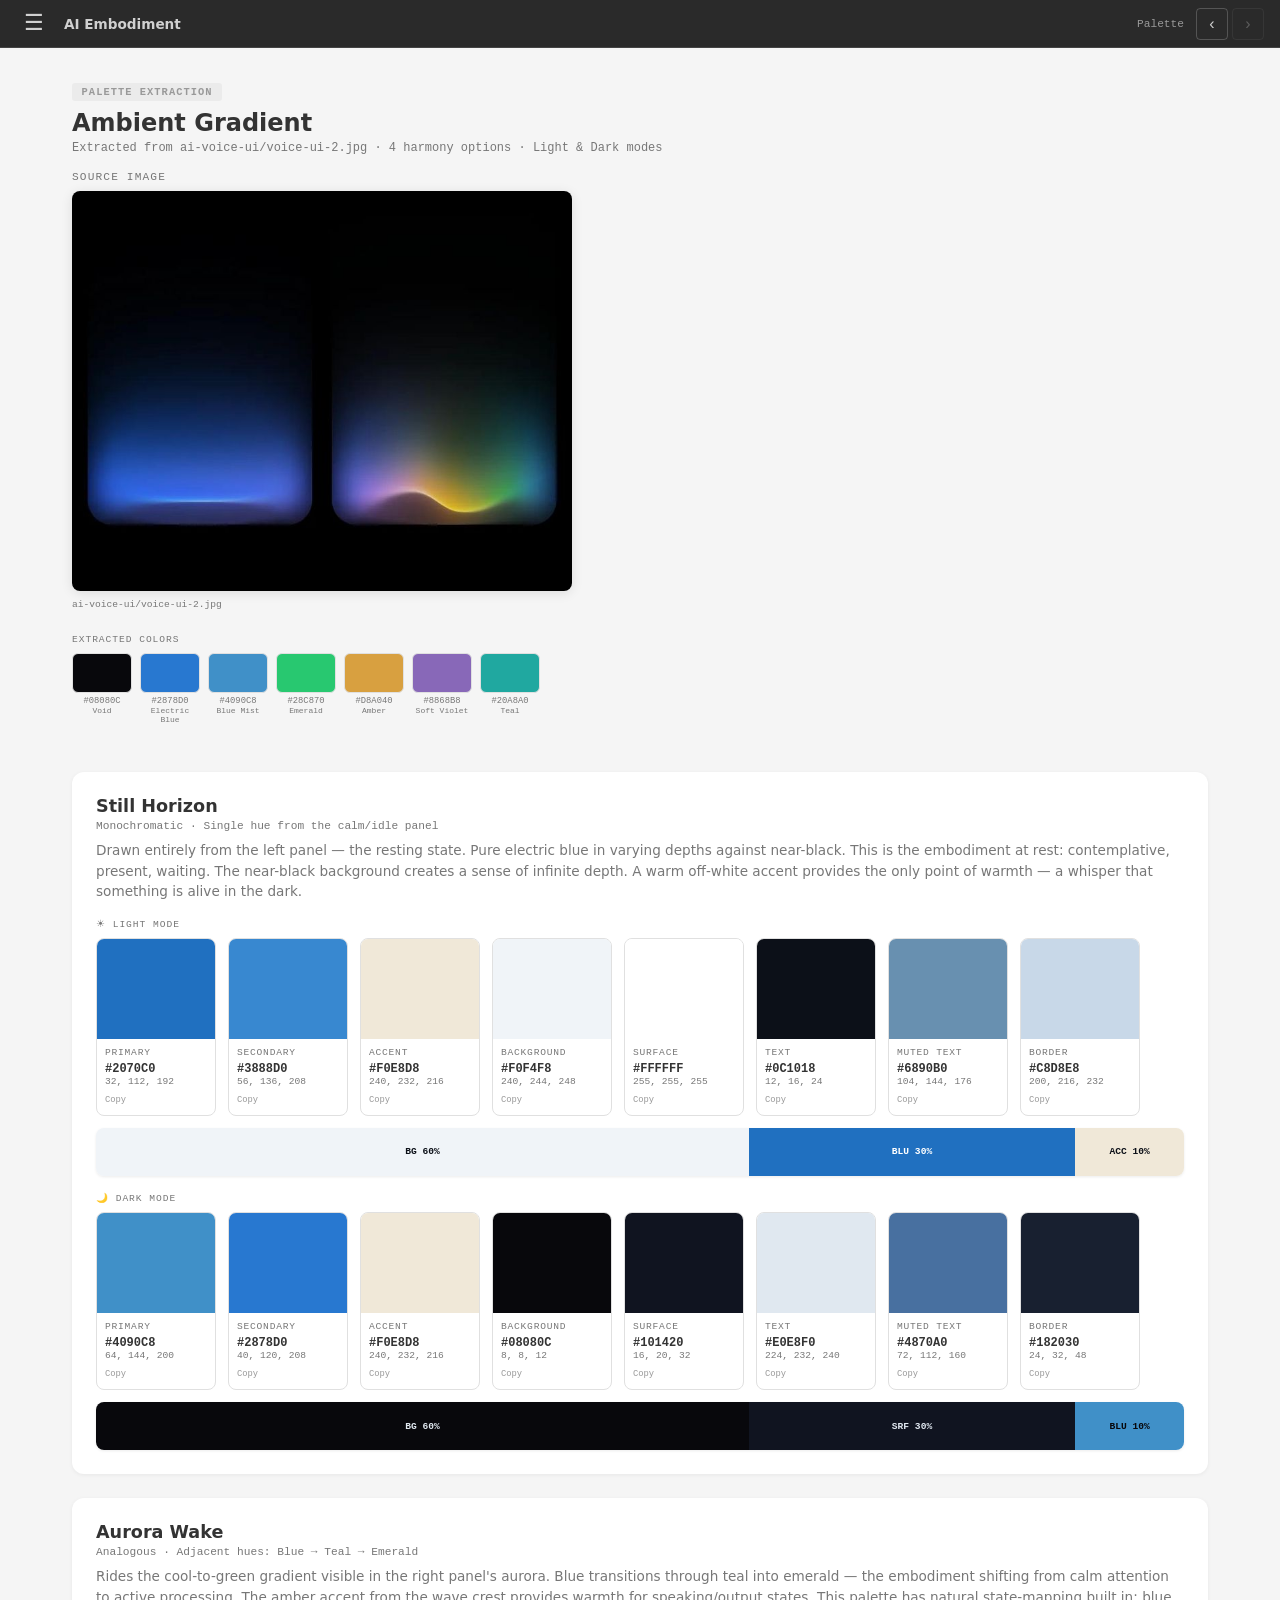
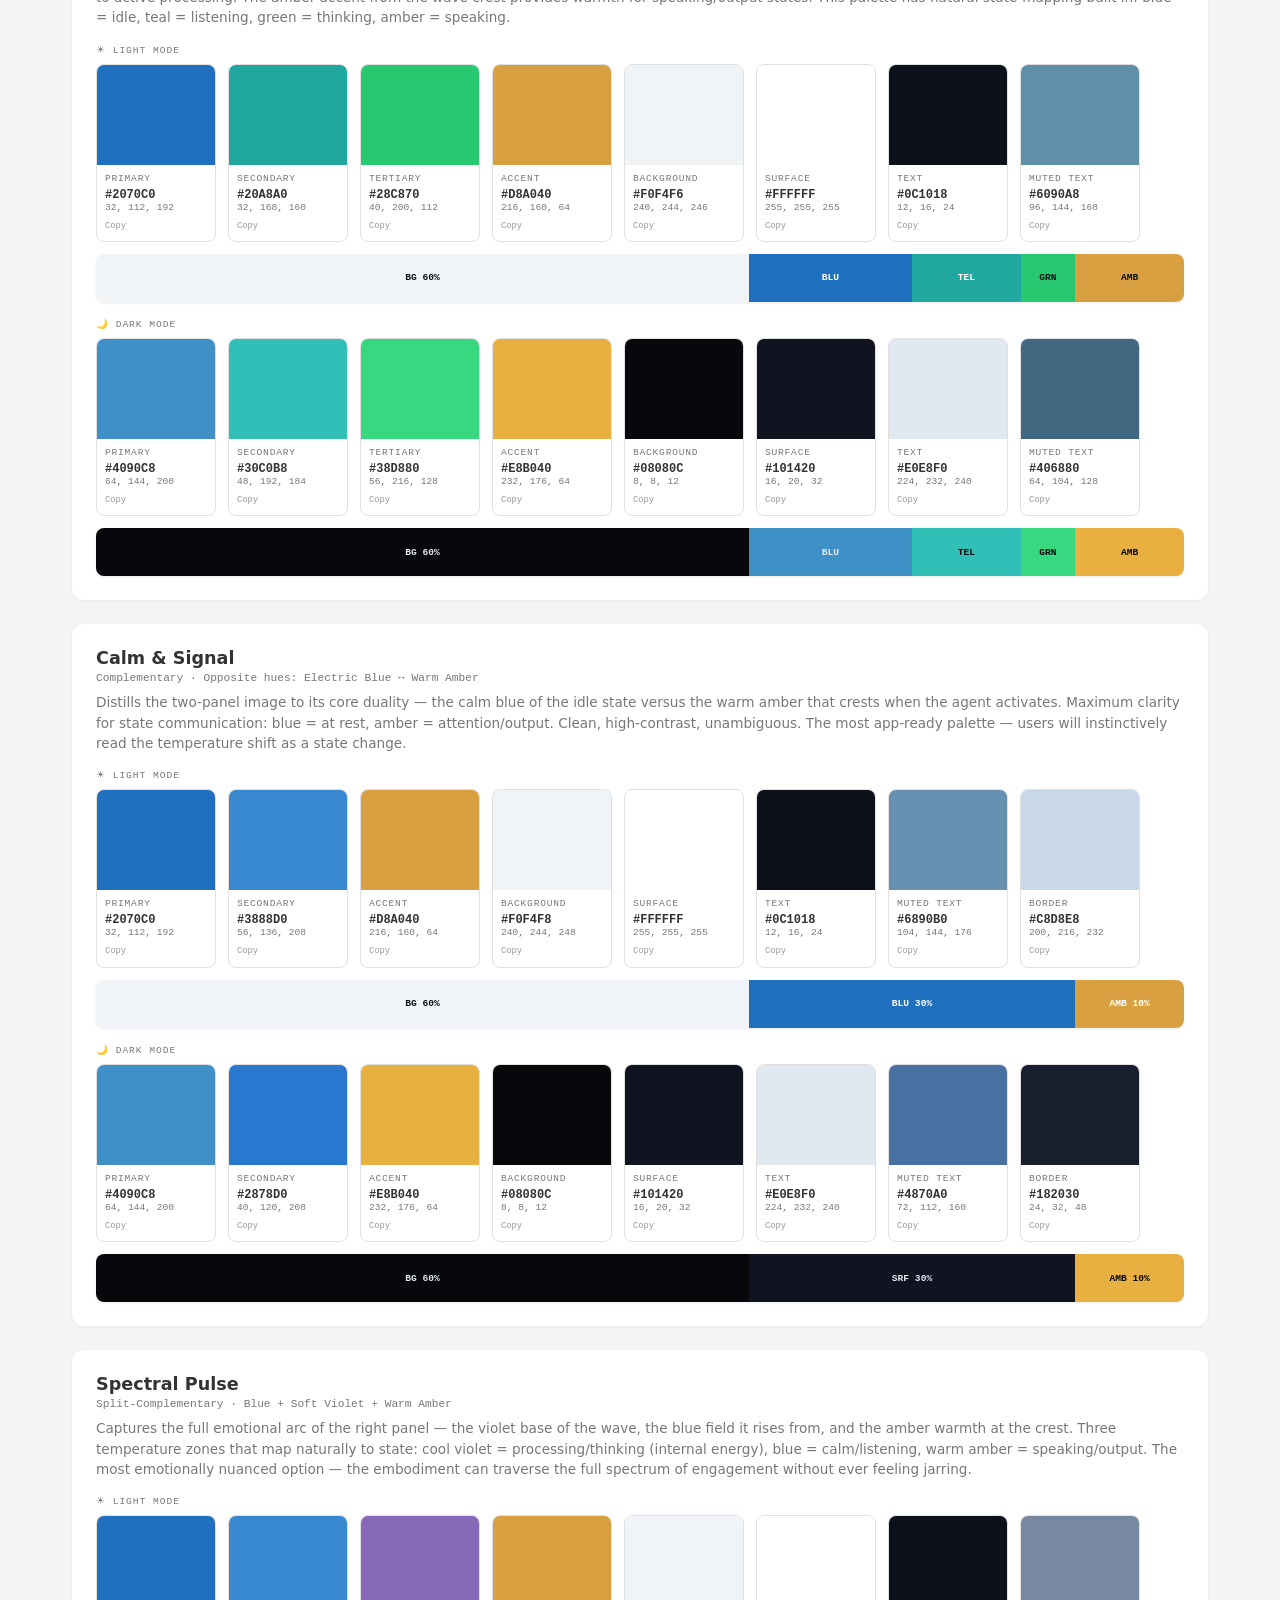
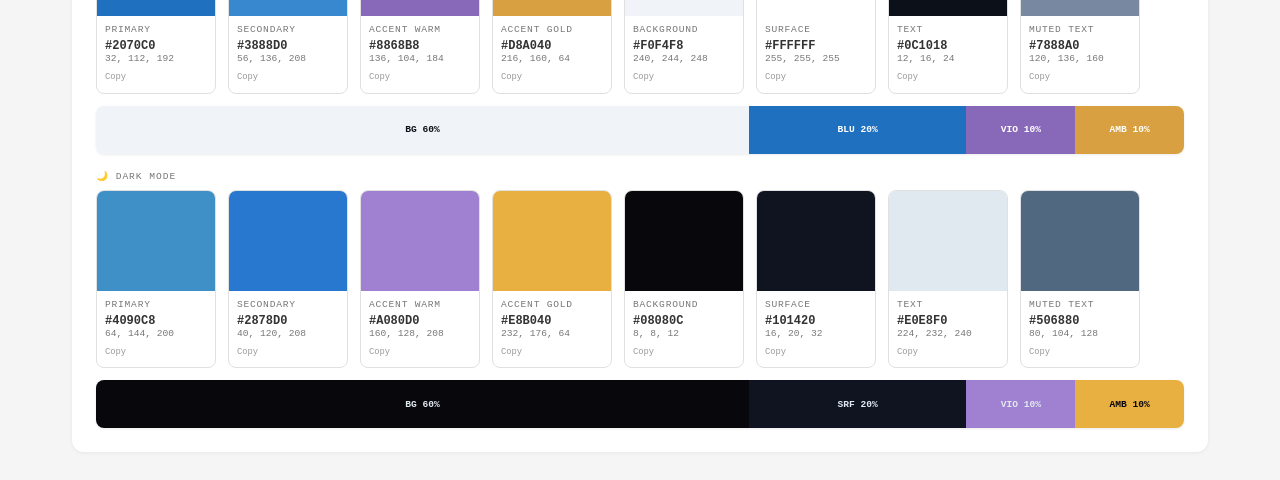
==== .github/palettes/extracted/ambient-gradient/index.html @ 0a4db02e "Initial commit of the test project Co-authored-by: Copilot <copilot@github.com>" ====
<!DOCTYPE html>
<html lang="en">
<head>
    <meta charset="UTF-8">
    <meta name="viewport" content="width=device-width, initial-scale=1.0">
    <title>PALETTE — Ambient Gradient</title>
    <style>
        *, *::before, *::after { box-sizing: border-box; margin: 0; padding: 0; }
        :root {
            --nav-bg: #2a2a2a; --nav-text: #d0d0d0; --nav-accent: #999999;
            --bg: #f5f5f5; --surface: #ffffff; --text: #333333; --text-muted: #777777; --border: #e0e0e0;
            --font: system-ui, -apple-system, 'Segoe UI', sans-serif;
            --mono: 'Cascadia Code', 'Fira Code', Consolas, monospace;
        }
        body { font-family: var(--font); background: var(--bg); color: var(--text); min-height: 100vh; }
        .site-nav { background: var(--nav-bg); color: var(--nav-text); display: flex; align-items: center; padding: 0 1rem; height: 48px; position: sticky; top: 0; z-index: 200; border-bottom: 1px solid #444; }
        .site-nav__hamburger { background: none; border: none; color: var(--nav-text); font-size: 1.4rem; cursor: pointer; padding: 0.25rem 0.5rem; border-radius: 4px; line-height: 1; }
        .site-nav__hamburger:hover { background: rgba(255,255,255,0.1); }
        .site-nav__title { font-size: 0.85rem; font-weight: 600; margin-left: 0.75rem; }
        .site-nav__page { margin-left: auto; font-family: var(--mono); font-size: 0.7rem; color: var(--nav-accent); }
        .site-nav__arrows { display: flex; gap: 0.25rem; margin-left: 0.75rem; }
        .site-nav__arrow { background: none; border: 1px solid rgba(255,255,255,0.2); color: var(--nav-text); width: 32px; height: 32px; border-radius: 4px; cursor: pointer; font-size: 1rem; display: flex; align-items: center; justify-content: center; }
        .site-nav__arrow:hover { background: rgba(255,255,255,0.1); border-color: var(--nav-accent); }
        .site-nav__arrow:disabled { opacity: 0.3; cursor: default; }
        .nav-drawer { display: none; position: fixed; top: 48px; left: 0; bottom: 0; width: 280px; background: var(--nav-bg); z-index: 190; overflow-y: auto; border-right: 1px solid rgba(255,255,255,0.1); padding: 1rem 0; }
        .nav-drawer.open { display: block; }
        .nav-drawer__overlay { display: none; position: fixed; inset: 0; top: 48px; background: rgba(0,0,0,0.4); z-index: 185; }
        .nav-drawer__overlay.open { display: block; }
        .nav-drawer__section { font-family: var(--mono); font-size: 0.6rem; text-transform: uppercase; letter-spacing: 0.12em; color: rgba(255,255,255,0.4); padding: 0.75rem 1.25rem 0.25rem; }
        .nav-drawer__link { display: block; padding: 0.5rem 1.25rem; color: var(--nav-text); text-decoration: none; font-size: 0.8rem; }
        .nav-drawer__link:hover { background: rgba(255,255,255,0.08); }
        .nav-drawer__link.active { color: var(--nav-accent); background: rgba(255,255,255,0.05); }
        .page-header { max-width: 1200px; margin: 0 auto; padding: 2rem 2rem 1rem; }
        .page-header__badge { font-family: var(--mono); font-size: 0.65rem; font-weight: 700; letter-spacing: 0.1em; text-transform: uppercase; color: var(--nav-accent); background: rgba(150,150,150,0.1); padding: 0.2rem 0.6rem; border-radius: 3px; display: inline-block; margin-bottom: 0.5rem; }
        .page-header__title { font-size: 1.5rem; font-weight: 700; }
        .page-header__meta { font-family: var(--mono); font-size: 0.75rem; color: var(--text-muted); margin-top: 0.25rem; }
        .extraction-group { max-width: 1200px; margin: 0 auto 3rem; padding: 0 2rem; }
        .extraction-group__source { margin-bottom: 1.5rem; }
        .extraction-group__label { font-family: var(--mono); font-size: 0.7rem; text-transform: uppercase; letter-spacing: 0.1em; color: var(--text-muted); margin-bottom: 0.5rem; }
        .extraction-group__img { max-width: 100%; max-height: 400px; border-radius: 8px; box-shadow: 0 2px 12px rgba(0,0,0,0.1); object-fit: contain; }
        .extraction-group__ref { font-family: var(--mono); font-size: 0.6rem; color: var(--text-muted); margin-top: 0.25rem; }
        .extraction-group__colors { margin-top: 1rem; }
        .extraction-group__colors-label { font-family: var(--mono); font-size: 0.6rem; text-transform: uppercase; letter-spacing: 0.1em; color: var(--text-muted); margin-bottom: 0.5rem; }
        .extracted-colors { display: flex; gap: 0.5rem; flex-wrap: wrap; }
        .extracted-color { width: 60px; text-align: center; }
        .extracted-color__fill { width: 60px; height: 40px; border-radius: 6px; border: 1px solid var(--border); }
        .extracted-color__hex { font-family: var(--mono); font-size: 0.55rem; color: var(--text-muted); margin-top: 0.2rem; }
        .extracted-color__name { font-family: var(--mono); font-size: 0.5rem; color: var(--text-muted); }
        .palette-option { background: var(--surface); border-radius: 12px; padding: 1.5rem; margin-bottom: 1.5rem; box-shadow: 0 1px 4px rgba(0,0,0,0.06); }
        .palette-option__name { font-size: 1.1rem; font-weight: 600; margin-bottom: 0.25rem; }
        .palette-option__harmony { font-family: var(--mono); font-size: 0.7rem; color: var(--text-muted); margin-bottom: 0.5rem; }
        .palette-option__description { font-size: 0.85rem; color: var(--text-muted); margin-bottom: 1rem; line-height: 1.5; }
        .palette-option__mode-label { font-family: var(--mono); font-size: 0.6rem; text-transform: uppercase; letter-spacing: 0.1em; color: var(--text-muted); margin: 1rem 0 0.5rem; }
        .palette-option__chips { display: flex; gap: 0.75rem; flex-wrap: wrap; }
        .color-chip { width: 120px; border-radius: 8px; overflow: hidden; border: 1px solid var(--border); background: var(--surface); }
        .color-chip__fill { width: 100%; height: 100px; }
        .color-chip__info { padding: 0.5rem; }
        .color-chip__role { font-family: var(--mono); font-size: 0.6rem; text-transform: uppercase; letter-spacing: 0.08em; color: var(--text-muted); margin-bottom: 0.25rem; }
        .color-chip__hex { font-family: var(--mono); font-size: 0.75rem; font-weight: 600; }
        .color-chip__rgb { font-family: var(--mono); font-size: 0.6rem; color: var(--text-muted); }
        .color-chip__copy { font-family: var(--mono); font-size: 0.55rem; color: var(--nav-accent); cursor: pointer; background: none; border: none; padding: 0.15rem 0; margin-top: 0.15rem; }
        .color-chip__copy:hover { text-decoration: underline; }
        .preview-bar { display: flex; border-radius: 8px; overflow: hidden; height: 48px; margin-top: 0.75rem; box-shadow: 0 1px 3px rgba(0,0,0,0.08); }
        .preview-bar__segment { flex: 1; display: flex; align-items: center; justify-content: center; font-family: var(--mono); font-size: 0.6rem; font-weight: 600; }
    </style>
</head>
<body>
    <nav class="site-nav">
        <button class="site-nav__hamburger" id="navToggle" aria-label="Menu">☰</button>
        <span class="site-nav__title" id="projectTitle">AI Embodiment</span>
        <span class="site-nav__page">Palette</span>
        <div class="site-nav__arrows">
            <button class="site-nav__arrow" id="navPrev" aria-label="Previous page">‹</button>
            <button class="site-nav__arrow" id="navNext" aria-label="Next page">›</button>
        </div>
    </nav>
    <div class="nav-drawer__overlay" id="navOverlay"></div>
    <aside class="nav-drawer" id="navDrawer" role="navigation"></aside>

    <header class="page-header">
        <span class="page-header__badge">Palette Extraction</span>
        <h1 class="page-header__title">Ambient Gradient</h1>
        <p class="page-header__meta">Extracted from ai-voice-ui/voice-ui-2.jpg · 4 harmony options · Light & Dark modes</p>
    </header>

    <main id="extractionsContainer">
        <section class="extraction-group">
            <div class="extraction-group__source">
                <div class="extraction-group__label">Source Image</div>
                <img class="extraction-group__img" src="source-1.jpg" alt="Ambient gradient UI — calm blue and active aurora states">
                <div class="extraction-group__ref">ai-voice-ui/voice-ui-2.jpg</div>
            </div>
            <div class="extraction-group__colors">
                <div class="extraction-group__colors-label">Extracted Colors</div>
                <div class="extracted-colors">
                    <div class="extracted-color"><div class="extracted-color__fill" style="background:#08080C;"></div><div class="extracted-color__hex">#08080C</div><div class="extracted-color__name">Void</div></div>
                    <div class="extracted-color"><div class="extracted-color__fill" style="background:#2878D0;"></div><div class="extracted-color__hex">#2878D0</div><div class="extracted-color__name">Electric Blue</div></div>
                    <div class="extracted-color"><div class="extracted-color__fill" style="background:#4090C8;"></div><div class="extracted-color__hex">#4090C8</div><div class="extracted-color__name">Blue Mist</div></div>
                    <div class="extracted-color"><div class="extracted-color__fill" style="background:#28C870;"></div><div class="extracted-color__hex">#28C870</div><div class="extracted-color__name">Emerald</div></div>
                    <div class="extracted-color"><div class="extracted-color__fill" style="background:#D8A040;"></div><div class="extracted-color__hex">#D8A040</div><div class="extracted-color__name">Amber</div></div>
                    <div class="extracted-color"><div class="extracted-color__fill" style="background:#8868B8;"></div><div class="extracted-color__hex">#8868B8</div><div class="extracted-color__name">Soft Violet</div></div>
                    <div class="extracted-color"><div class="extracted-color__fill" style="background:#20A8A0;"></div><div class="extracted-color__hex">#20A8A0</div><div class="extracted-color__name">Teal</div></div>
                </div>
            </div>
        </section>

        <div class="palettes" style="max-width:1200px;margin:0 auto;padding:0 2rem 1rem;">

            <!-- PALETTE 1: Monochromatic Blue -->
            <div class="palette-option">
                <div class="palette-option__name">Still Horizon</div>
                <div class="palette-option__harmony">Monochromatic · Single hue from the calm/idle panel</div>
                <div class="palette-option__description">Drawn entirely from the left panel — the resting state. Pure electric blue in varying depths against near-black. This is the embodiment at rest: contemplative, present, waiting. The near-black background creates a sense of infinite depth. A warm off-white accent provides the only point of warmth — a whisper that something is alive in the dark.</div>

                <div class="palette-option__mode-label">☀ Light Mode</div>
                <div class="palette-option__chips">
                    <div class="color-chip"><div class="color-chip__fill" style="background:#2070C0;"></div><div class="color-chip__info"><div class="color-chip__role">Primary</div><div class="color-chip__hex">#2070C0</div><div class="color-chip__rgb">32, 112, 192</div><button class="color-chip__copy" data-hex="#2070C0">Copy</button></div></div>
                    <div class="color-chip"><div class="color-chip__fill" style="background:#3888D0;"></div><div class="color-chip__info"><div class="color-chip__role">Secondary</div><div class="color-chip__hex">#3888D0</div><div class="color-chip__rgb">56, 136, 208</div><button class="color-chip__copy" data-hex="#3888D0">Copy</button></div></div>
                    <div class="color-chip"><div class="color-chip__fill" style="background:#F0E8D8;"></div><div class="color-chip__info"><div class="color-chip__role">Accent</div><div class="color-chip__hex">#F0E8D8</div><div class="color-chip__rgb">240, 232, 216</div><button class="color-chip__copy" data-hex="#F0E8D8">Copy</button></div></div>
                    <div class="color-chip"><div class="color-chip__fill" style="background:#F0F4F8;"></div><div class="color-chip__info"><div class="color-chip__role">Background</div><div class="color-chip__hex">#F0F4F8</div><div class="color-chip__rgb">240, 244, 248</div><button class="color-chip__copy" data-hex="#F0F4F8">Copy</button></div></div>
                    <div class="color-chip"><div class="color-chip__fill" style="background:#FFFFFF;"></div><div class="color-chip__info"><div class="color-chip__role">Surface</div><div class="color-chip__hex">#FFFFFF</div><div class="color-chip__rgb">255, 255, 255</div><button class="color-chip__copy" data-hex="#FFFFFF">Copy</button></div></div>
                    <div class="color-chip"><div class="color-chip__fill" style="background:#0C1018;"></div><div class="color-chip__info"><div class="color-chip__role">Text</div><div class="color-chip__hex">#0C1018</div><div class="color-chip__rgb">12, 16, 24</div><button class="color-chip__copy" data-hex="#0C1018">Copy</button></div></div>
                    <div class="color-chip"><div class="color-chip__fill" style="background:#6890B0;"></div><div class="color-chip__info"><div class="color-chip__role">Muted Text</div><div class="color-chip__hex">#6890B0</div><div class="color-chip__rgb">104, 144, 176</div><button class="color-chip__copy" data-hex="#6890B0">Copy</button></div></div>
                    <div class="color-chip"><div class="color-chip__fill" style="background:#C8D8E8;"></div><div class="color-chip__info"><div class="color-chip__role">Border</div><div class="color-chip__hex">#C8D8E8</div><div class="color-chip__rgb">200, 216, 232</div><button class="color-chip__copy" data-hex="#C8D8E8">Copy</button></div></div>
                </div>
                <div class="preview-bar">
                    <div class="preview-bar__segment" style="background:#F0F4F8;flex:6;color:#0C1018;">BG 60%</div>
                    <div class="preview-bar__segment" style="background:#2070C0;flex:3;color:#FFFFFF;">BLU 30%</div>
                    <div class="preview-bar__segment" style="background:#F0E8D8;flex:1;color:#0C1018;">ACC 10%</div>
                </div>

                <div class="palette-option__mode-label">🌙 Dark Mode</div>
                <div class="palette-option__chips">
                    <div class="color-chip"><div class="color-chip__fill" style="background:#4090C8;"></div><div class="color-chip__info"><div class="color-chip__role">Primary</div><div class="color-chip__hex">#4090C8</div><div class="color-chip__rgb">64, 144, 200</div><button class="color-chip__copy" data-hex="#4090C8">Copy</button></div></div>
                    <div class="color-chip"><div class="color-chip__fill" style="background:#2878D0;"></div><div class="color-chip__info"><div class="color-chip__role">Secondary</div><div class="color-chip__hex">#2878D0</div><div class="color-chip__rgb">40, 120, 208</div><button class="color-chip__copy" data-hex="#2878D0">Copy</button></div></div>
                    <div class="color-chip"><div class="color-chip__fill" style="background:#F0E8D8;"></div><div class="color-chip__info"><div class="color-chip__role">Accent</div><div class="color-chip__hex">#F0E8D8</div><div class="color-chip__rgb">240, 232, 216</div><button class="color-chip__copy" data-hex="#F0E8D8">Copy</button></div></div>
                    <div class="color-chip"><div class="color-chip__fill" style="background:#08080C;"></div><div class="color-chip__info"><div class="color-chip__role">Background</div><div class="color-chip__hex">#08080C</div><div class="color-chip__rgb">8, 8, 12</div><button class="color-chip__copy" data-hex="#08080C">Copy</button></div></div>
                    <div class="color-chip"><div class="color-chip__fill" style="background:#101420;"></div><div class="color-chip__info"><div class="color-chip__role">Surface</div><div class="color-chip__hex">#101420</div><div class="color-chip__rgb">16, 20, 32</div><button class="color-chip__copy" data-hex="#101420">Copy</button></div></div>
                    <div class="color-chip"><div class="color-chip__fill" style="background:#E0E8F0;"></div><div class="color-chip__info"><div class="color-chip__role">Text</div><div class="color-chip__hex">#E0E8F0</div><div class="color-chip__rgb">224, 232, 240</div><button class="color-chip__copy" data-hex="#E0E8F0">Copy</button></div></div>
                    <div class="color-chip"><div class="color-chip__fill" style="background:#4870A0;"></div><div class="color-chip__info"><div class="color-chip__role">Muted Text</div><div class="color-chip__hex">#4870A0</div><div class="color-chip__rgb">72, 112, 160</div><button class="color-chip__copy" data-hex="#4870A0">Copy</button></div></div>
                    <div class="color-chip"><div class="color-chip__fill" style="background:#182030;"></div><div class="color-chip__info"><div class="color-chip__role">Border</div><div class="color-chip__hex">#182030</div><div class="color-chip__rgb">24, 32, 48</div><button class="color-chip__copy" data-hex="#182030">Copy</button></div></div>
                </div>
                <div class="preview-bar">
                    <div class="preview-bar__segment" style="background:#08080C;flex:6;color:#E0E8F0;">BG 60%</div>
                    <div class="preview-bar__segment" style="background:#101420;flex:3;color:#E0E8F0;">SRF 30%</div>
                    <div class="preview-bar__segment" style="background:#4090C8;flex:1;color:#08080C;">BLU 10%</div>
                </div>
            </div>

            <!-- PALETTE 2: Analogous (Blue → Teal → Green) -->
            <div class="palette-option">
                <div class="palette-option__name">Aurora Wake</div>
                <div class="palette-option__harmony">Analogous · Adjacent hues: Blue → Teal → Emerald</div>
                <div class="palette-option__description">Rides the cool-to-green gradient visible in the right panel's aurora. Blue transitions through teal into emerald — the embodiment shifting from calm attention to active processing. The amber accent from the wave crest provides warmth for speaking/output states. This palette has natural state-mapping built in: blue = idle, teal = listening, green = thinking, amber = speaking.</div>

                <div class="palette-option__mode-label">☀ Light Mode</div>
                <div class="palette-option__chips">
                    <div class="color-chip"><div class="color-chip__fill" style="background:#2070C0;"></div><div class="color-chip__info"><div class="color-chip__role">Primary</div><div class="color-chip__hex">#2070C0</div><div class="color-chip__rgb">32, 112, 192</div><button class="color-chip__copy" data-hex="#2070C0">Copy</button></div></div>
                    <div class="color-chip"><div class="color-chip__fill" style="background:#20A8A0;"></div><div class="color-chip__info"><div class="color-chip__role">Secondary</div><div class="color-chip__hex">#20A8A0</div><div class="color-chip__rgb">32, 168, 160</div><button class="color-chip__copy" data-hex="#20A8A0">Copy</button></div></div>
                    <div class="color-chip"><div class="color-chip__fill" style="background:#28C870;"></div><div class="color-chip__info"><div class="color-chip__role">Tertiary</div><div class="color-chip__hex">#28C870</div><div class="color-chip__rgb">40, 200, 112</div><button class="color-chip__copy" data-hex="#28C870">Copy</button></div></div>
                    <div class="color-chip"><div class="color-chip__fill" style="background:#D8A040;"></div><div class="color-chip__info"><div class="color-chip__role">Accent</div><div class="color-chip__hex">#D8A040</div><div class="color-chip__rgb">216, 160, 64</div><button class="color-chip__copy" data-hex="#D8A040">Copy</button></div></div>
                    <div class="color-chip"><div class="color-chip__fill" style="background:#F0F4F6;"></div><div class="color-chip__info"><div class="color-chip__role">Background</div><div class="color-chip__hex">#F0F4F6</div><div class="color-chip__rgb">240, 244, 246</div><button class="color-chip__copy" data-hex="#F0F4F6">Copy</button></div></div>
                    <div class="color-chip"><div class="color-chip__fill" style="background:#FFFFFF;"></div><div class="color-chip__info"><div class="color-chip__role">Surface</div><div class="color-chip__hex">#FFFFFF</div><div class="color-chip__rgb">255, 255, 255</div><button class="color-chip__copy" data-hex="#FFFFFF">Copy</button></div></div>
                    <div class="color-chip"><div class="color-chip__fill" style="background:#0C1018;"></div><div class="color-chip__info"><div class="color-chip__role">Text</div><div class="color-chip__hex">#0C1018</div><div class="color-chip__rgb">12, 16, 24</div><button class="color-chip__copy" data-hex="#0C1018">Copy</button></div></div>
                    <div class="color-chip"><div class="color-chip__fill" style="background:#6090A8;"></div><div class="color-chip__info"><div class="color-chip__role">Muted Text</div><div class="color-chip__hex">#6090A8</div><div class="color-chip__rgb">96, 144, 168</div><button class="color-chip__copy" data-hex="#6090A8">Copy</button></div></div>
                </div>
                <div class="preview-bar">
                    <div class="preview-bar__segment" style="background:#F0F4F6;flex:6;color:#0C1018;">BG 60%</div>
                    <div class="preview-bar__segment" style="background:#2070C0;flex:1.5;color:#FFFFFF;">BLU</div>
                    <div class="preview-bar__segment" style="background:#20A8A0;flex:1;color:#FFFFFF;">TEL</div>
                    <div class="preview-bar__segment" style="background:#28C870;flex:0.5;color:#0C1018;">GRN</div>
                    <div class="preview-bar__segment" style="background:#D8A040;flex:1;color:#0C1018;">AMB</div>
                </div>

                <div class="palette-option__mode-label">🌙 Dark Mode</div>
                <div class="palette-option__chips">
                    <div class="color-chip"><div class="color-chip__fill" style="background:#4090C8;"></div><div class="color-chip__info"><div class="color-chip__role">Primary</div><div class="color-chip__hex">#4090C8</div><div class="color-chip__rgb">64, 144, 200</div><button class="color-chip__copy" data-hex="#4090C8">Copy</button></div></div>
                    <div class="color-chip"><div class="color-chip__fill" style="background:#30C0B8;"></div><div class="color-chip__info"><div class="color-chip__role">Secondary</div><div class="color-chip__hex">#30C0B8</div><div class="color-chip__rgb">48, 192, 184</div><button class="color-chip__copy" data-hex="#30C0B8">Copy</button></div></div>
                    <div class="color-chip"><div class="color-chip__fill" style="background:#38D880;"></div><div class="color-chip__info"><div class="color-chip__role">Tertiary</div><div class="color-chip__hex">#38D880</div><div class="color-chip__rgb">56, 216, 128</div><button class="color-chip__copy" data-hex="#38D880">Copy</button></div></div>
                    <div class="color-chip"><div class="color-chip__fill" style="background:#E8B040;"></div><div class="color-chip__info"><div class="color-chip__role">Accent</div><div class="color-chip__hex">#E8B040</div><div class="color-chip__rgb">232, 176, 64</div><button class="color-chip__copy" data-hex="#E8B040">Copy</button></div></div>
                    <div class="color-chip"><div class="color-chip__fill" style="background:#08080C;"></div><div class="color-chip__info"><div class="color-chip__role">Background</div><div class="color-chip__hex">#08080C</div><div class="color-chip__rgb">8, 8, 12</div><button class="color-chip__copy" data-hex="#08080C">Copy</button></div></div>
                    <div class="color-chip"><div class="color-chip__fill" style="background:#101420;"></div><div class="color-chip__info"><div class="color-chip__role">Surface</div><div class="color-chip__hex">#101420</div><div class="color-chip__rgb">16, 20, 32</div><button class="color-chip__copy" data-hex="#101420">Copy</button></div></div>
                    <div class="color-chip"><div class="color-chip__fill" style="background:#E0E8F0;"></div><div class="color-chip__info"><div class="color-chip__role">Text</div><div class="color-chip__hex">#E0E8F0</div><div class="color-chip__rgb">224, 232, 240</div><button class="color-chip__copy" data-hex="#E0E8F0">Copy</button></div></div>
                    <div class="color-chip"><div class="color-chip__fill" style="background:#406880;"></div><div class="color-chip__info"><div class="color-chip__role">Muted Text</div><div class="color-chip__hex">#406880</div><div class="color-chip__rgb">64, 104, 128</div><button class="color-chip__copy" data-hex="#406880">Copy</button></div></div>
                </div>
                <div class="preview-bar">
                    <div class="preview-bar__segment" style="background:#08080C;flex:6;color:#E0E8F0;">BG 60%</div>
                    <div class="preview-bar__segment" style="background:#4090C8;flex:1.5;color:#E0E8F0;">BLU</div>
                    <div class="preview-bar__segment" style="background:#30C0B8;flex:1;color:#08080C;">TEL</div>
                    <div class="preview-bar__segment" style="background:#38D880;flex:0.5;color:#08080C;">GRN</div>
                    <div class="preview-bar__segment" style="background:#E8B040;flex:1;color:#08080C;">AMB</div>
                </div>
            </div>

            <!-- PALETTE 3: Complementary (Blue ↔ Amber) -->
            <div class="palette-option">
                <div class="palette-option__name">Calm & Signal</div>
                <div class="palette-option__harmony">Complementary · Opposite hues: Electric Blue ↔ Warm Amber</div>
                <div class="palette-option__description">Distills the two-panel image to its core duality — the calm blue of the idle state versus the warm amber that crests when the agent activates. Maximum clarity for state communication: blue = at rest, amber = attention/output. Clean, high-contrast, unambiguous. The most app-ready palette — users will instinctively read the temperature shift as a state change.</div>

                <div class="palette-option__mode-label">☀ Light Mode</div>
                <div class="palette-option__chips">
                    <div class="color-chip"><div class="color-chip__fill" style="background:#2070C0;"></div><div class="color-chip__info"><div class="color-chip__role">Primary</div><div class="color-chip__hex">#2070C0</div><div class="color-chip__rgb">32, 112, 192</div><button class="color-chip__copy" data-hex="#2070C0">Copy</button></div></div>
                    <div class="color-chip"><div class="color-chip__fill" style="background:#3888D0;"></div><div class="color-chip__info"><div class="color-chip__role">Secondary</div><div class="color-chip__hex">#3888D0</div><div class="color-chip__rgb">56, 136, 208</div><button class="color-chip__copy" data-hex="#3888D0">Copy</button></div></div>
                    <div class="color-chip"><div class="color-chip__fill" style="background:#D8A040;"></div><div class="color-chip__info"><div class="color-chip__role">Accent</div><div class="color-chip__hex">#D8A040</div><div class="color-chip__rgb">216, 160, 64</div><button class="color-chip__copy" data-hex="#D8A040">Copy</button></div></div>
                    <div class="color-chip"><div class="color-chip__fill" style="background:#F0F4F8;"></div><div class="color-chip__info"><div class="color-chip__role">Background</div><div class="color-chip__hex">#F0F4F8</div><div class="color-chip__rgb">240, 244, 248</div><button class="color-chip__copy" data-hex="#F0F4F8">Copy</button></div></div>
                    <div class="color-chip"><div class="color-chip__fill" style="background:#FFFFFF;"></div><div class="color-chip__info"><div class="color-chip__role">Surface</div><div class="color-chip__hex">#FFFFFF</div><div class="color-chip__rgb">255, 255, 255</div><button class="color-chip__copy" data-hex="#FFFFFF">Copy</button></div></div>
                    <div class="color-chip"><div class="color-chip__fill" style="background:#0C1018;"></div><div class="color-chip__info"><div class="color-chip__role">Text</div><div class="color-chip__hex">#0C1018</div><div class="color-chip__rgb">12, 16, 24</div><button class="color-chip__copy" data-hex="#0C1018">Copy</button></div></div>
                    <div class="color-chip"><div class="color-chip__fill" style="background:#6890B0;"></div><div class="color-chip__info"><div class="color-chip__role">Muted Text</div><div class="color-chip__hex">#6890B0</div><div class="color-chip__rgb">104, 144, 176</div><button class="color-chip__copy" data-hex="#6890B0">Copy</button></div></div>
                    <div class="color-chip"><div class="color-chip__fill" style="background:#C8D8E8;"></div><div class="color-chip__info"><div class="color-chip__role">Border</div><div class="color-chip__hex">#C8D8E8</div><div class="color-chip__rgb">200, 216, 232</div><button class="color-chip__copy" data-hex="#C8D8E8">Copy</button></div></div>
                </div>
                <div class="preview-bar">
                    <div class="preview-bar__segment" style="background:#F0F4F8;flex:6;color:#0C1018;">BG 60%</div>
                    <div class="preview-bar__segment" style="background:#2070C0;flex:3;color:#FFFFFF;">BLU 30%</div>
                    <div class="preview-bar__segment" style="background:#D8A040;flex:1;color:#FFFFFF;">AMB 10%</div>
                </div>

                <div class="palette-option__mode-label">🌙 Dark Mode</div>
                <div class="palette-option__chips">
                    <div class="color-chip"><div class="color-chip__fill" style="background:#4090C8;"></div><div class="color-chip__info"><div class="color-chip__role">Primary</div><div class="color-chip__hex">#4090C8</div><div class="color-chip__rgb">64, 144, 200</div><button class="color-chip__copy" data-hex="#4090C8">Copy</button></div></div>
                    <div class="color-chip"><div class="color-chip__fill" style="background:#2878D0;"></div><div class="color-chip__info"><div class="color-chip__role">Secondary</div><div class="color-chip__hex">#2878D0</div><div class="color-chip__rgb">40, 120, 208</div><button class="color-chip__copy" data-hex="#2878D0">Copy</button></div></div>
                    <div class="color-chip"><div class="color-chip__fill" style="background:#E8B040;"></div><div class="color-chip__info"><div class="color-chip__role">Accent</div><div class="color-chip__hex">#E8B040</div><div class="color-chip__rgb">232, 176, 64</div><button class="color-chip__copy" data-hex="#E8B040">Copy</button></div></div>
                    <div class="color-chip"><div class="color-chip__fill" style="background:#08080C;"></div><div class="color-chip__info"><div class="color-chip__role">Background</div><div class="color-chip__hex">#08080C</div><div class="color-chip__rgb">8, 8, 12</div><button class="color-chip__copy" data-hex="#08080C">Copy</button></div></div>
                    <div class="color-chip"><div class="color-chip__fill" style="background:#101420;"></div><div class="color-chip__info"><div class="color-chip__role">Surface</div><div class="color-chip__hex">#101420</div><div class="color-chip__rgb">16, 20, 32</div><button class="color-chip__copy" data-hex="#101420">Copy</button></div></div>
                    <div class="color-chip"><div class="color-chip__fill" style="background:#E0E8F0;"></div><div class="color-chip__info"><div class="color-chip__role">Text</div><div class="color-chip__hex">#E0E8F0</div><div class="color-chip__rgb">224, 232, 240</div><button class="color-chip__copy" data-hex="#E0E8F0">Copy</button></div></div>
                    <div class="color-chip"><div class="color-chip__fill" style="background:#4870A0;"></div><div class="color-chip__info"><div class="color-chip__role">Muted Text</div><div class="color-chip__hex">#4870A0</div><div class="color-chip__rgb">72, 112, 160</div><button class="color-chip__copy" data-hex="#4870A0">Copy</button></div></div>
                    <div class="color-chip"><div class="color-chip__fill" style="background:#182030;"></div><div class="color-chip__info"><div class="color-chip__role">Border</div><div class="color-chip__hex">#182030</div><div class="color-chip__rgb">24, 32, 48</div><button class="color-chip__copy" data-hex="#182030">Copy</button></div></div>
                </div>
                <div class="preview-bar">
                    <div class="preview-bar__segment" style="background:#08080C;flex:6;color:#E0E8F0;">BG 60%</div>
                    <div class="preview-bar__segment" style="background:#101420;flex:3;color:#E0E8F0;">SRF 30%</div>
                    <div class="preview-bar__segment" style="background:#E8B040;flex:1;color:#08080C;">AMB 10%</div>
                </div>
            </div>

            <!-- PALETTE 4: Split-Complementary (Blue + Violet + Amber) -->
            <div class="palette-option">
                <div class="palette-option__name">Spectral Pulse</div>
                <div class="palette-option__harmony">Split-Complementary · Blue + Soft Violet + Warm Amber</div>
                <div class="palette-option__description">Captures the full emotional arc of the right panel — the violet base of the wave, the blue field it rises from, and the amber warmth at the crest. Three temperature zones that map naturally to state: cool violet = processing/thinking (internal energy), blue = calm/listening, warm amber = speaking/output. The most emotionally nuanced option — the embodiment can traverse the full spectrum of engagement without ever feeling jarring.</div>

                <div class="palette-option__mode-label">☀ Light Mode</div>
                <div class="palette-option__chips">
                    <div class="color-chip"><div class="color-chip__fill" style="background:#2070C0;"></div><div class="color-chip__info"><div class="color-chip__role">Primary</div><div class="color-chip__hex">#2070C0</div><div class="color-chip__rgb">32, 112, 192</div><button class="color-chip__copy" data-hex="#2070C0">Copy</button></div></div>
                    <div class="color-chip"><div class="color-chip__fill" style="background:#3888D0;"></div><div class="color-chip__info"><div class="color-chip__role">Secondary</div><div class="color-chip__hex">#3888D0</div><div class="color-chip__rgb">56, 136, 208</div><button class="color-chip__copy" data-hex="#3888D0">Copy</button></div></div>
                    <div class="color-chip"><div class="color-chip__fill" style="background:#8868B8;"></div><div class="color-chip__info"><div class="color-chip__role">Accent Warm</div><div class="color-chip__hex">#8868B8</div><div class="color-chip__rgb">136, 104, 184</div><button class="color-chip__copy" data-hex="#8868B8">Copy</button></div></div>
                    <div class="color-chip"><div class="color-chip__fill" style="background:#D8A040;"></div><div class="color-chip__info"><div class="color-chip__role">Accent Gold</div><div class="color-chip__hex">#D8A040</div><div class="color-chip__rgb">216, 160, 64</div><button class="color-chip__copy" data-hex="#D8A040">Copy</button></div></div>
                    <div class="color-chip"><div class="color-chip__fill" style="background:#F0F4F8;"></div><div class="color-chip__info"><div class="color-chip__role">Background</div><div class="color-chip__hex">#F0F4F8</div><div class="color-chip__rgb">240, 244, 248</div><button class="color-chip__copy" data-hex="#F0F4F8">Copy</button></div></div>
                    <div class="color-chip"><div class="color-chip__fill" style="background:#FFFFFF;"></div><div class="color-chip__info"><div class="color-chip__role">Surface</div><div class="color-chip__hex">#FFFFFF</div><div class="color-chip__rgb">255, 255, 255</div><button class="color-chip__copy" data-hex="#FFFFFF">Copy</button></div></div>
                    <div class="color-chip"><div class="color-chip__fill" style="background:#0C1018;"></div><div class="color-chip__info"><div class="color-chip__role">Text</div><div class="color-chip__hex">#0C1018</div><div class="color-chip__rgb">12, 16, 24</div><button class="color-chip__copy" data-hex="#0C1018">Copy</button></div></div>
                    <div class="color-chip"><div class="color-chip__fill" style="background:#7888A0;"></div><div class="color-chip__info"><div class="color-chip__role">Muted Text</div><div class="color-chip__hex">#7888A0</div><div class="color-chip__rgb">120, 136, 160</div><button class="color-chip__copy" data-hex="#7888A0">Copy</button></div></div>
                </div>
                <div class="preview-bar">
                    <div class="preview-bar__segment" style="background:#F0F4F8;flex:6;color:#0C1018;">BG 60%</div>
                    <div class="preview-bar__segment" style="background:#2070C0;flex:2;color:#FFFFFF;">BLU 20%</div>
                    <div class="preview-bar__segment" style="background:#8868B8;flex:1;color:#FFFFFF;">VIO 10%</div>
                    <div class="preview-bar__segment" style="background:#D8A040;flex:1;color:#FFFFFF;">AMB 10%</div>
                </div>

                <div class="palette-option__mode-label">🌙 Dark Mode</div>
                <div class="palette-option__chips">
                    <div class="color-chip"><div class="color-chip__fill" style="background:#4090C8;"></div><div class="color-chip__info"><div class="color-chip__role">Primary</div><div class="color-chip__hex">#4090C8</div><div class="color-chip__rgb">64, 144, 200</div><button class="color-chip__copy" data-hex="#4090C8">Copy</button></div></div>
                    <div class="color-chip"><div class="color-chip__fill" style="background:#2878D0;"></div><div class="color-chip__info"><div class="color-chip__role">Secondary</div><div class="color-chip__hex">#2878D0</div><div class="color-chip__rgb">40, 120, 208</div><button class="color-chip__copy" data-hex="#2878D0">Copy</button></div></div>
                    <div class="color-chip"><div class="color-chip__fill" style="background:#A080D0;"></div><div class="color-chip__info"><div class="color-chip__role">Accent Warm</div><div class="color-chip__hex">#A080D0</div><div class="color-chip__rgb">160, 128, 208</div><button class="color-chip__copy" data-hex="#A080D0">Copy</button></div></div>
                    <div class="color-chip"><div class="color-chip__fill" style="background:#E8B040;"></div><div class="color-chip__info"><div class="color-chip__role">Accent Gold</div><div class="color-chip__hex">#E8B040</div><div class="color-chip__rgb">232, 176, 64</div><button class="color-chip__copy" data-hex="#E8B040">Copy</button></div></div>
                    <div class="color-chip"><div class="color-chip__fill" style="background:#08080C;"></div><div class="color-chip__info"><div class="color-chip__role">Background</div><div class="color-chip__hex">#08080C</div><div class="color-chip__rgb">8, 8, 12</div><button class="color-chip__copy" data-hex="#08080C">Copy</button></div></div>
                    <div class="color-chip"><div class="color-chip__fill" style="background:#101420;"></div><div class="color-chip__info"><div class="color-chip__role">Surface</div><div class="color-chip__hex">#101420</div><div class="color-chip__rgb">16, 20, 32</div><button class="color-chip__copy" data-hex="#101420">Copy</button></div></div>
                    <div class="color-chip"><div class="color-chip__fill" style="background:#E0E8F0;"></div><div class="color-chip__info"><div class="color-chip__role">Text</div><div class="color-chip__hex">#E0E8F0</div><div class="color-chip__rgb">224, 232, 240</div><button class="color-chip__copy" data-hex="#E0E8F0">Copy</button></div></div>
                    <div class="color-chip"><div class="color-chip__fill" style="background:#506880;"></div><div class="color-chip__info"><div class="color-chip__role">Muted Text</div><div class="color-chip__hex">#506880</div><div class="color-chip__rgb">80, 104, 128</div><button class="color-chip__copy" data-hex="#506880">Copy</button></div></div>
                </div>
                <div class="preview-bar">
                    <div class="preview-bar__segment" style="background:#08080C;flex:6;color:#E0E8F0;">BG 60%</div>
                    <div class="preview-bar__segment" style="background:#101420;flex:2;color:#E0E8F0;">SRF 20%</div>
                    <div class="preview-bar__segment" style="background:#A080D0;flex:1;color:#E0E8F0;">VIO 10%</div>
                    <div class="preview-bar__segment" style="background:#E8B040;flex:1;color:#08080C;">AMB 10%</div>
                </div>
            </div>

        </div>
    </main>

    <script>
        const CURRENT_PAGE_ID = 'palette-ambient-gradient';
        let navData = null;
        async function initNav() {
            try {
                let navPath = null;
                for (const candidate of ['../../../design-nav.json', '../../design-nav.json', '../design-nav.json', 'design-nav.json']) {
                    try { const res = await fetch(candidate); if (res.ok) { navData = await res.json(); navPath = candidate; break; } } catch (e) {}
                }
                if (!navData) return;
                if (navData.project?.name) document.getElementById('projectTitle').textContent = navData.project.name;
                const drawer = document.getElementById('navDrawer');
                const pagesByType = {};
                navData.pages.forEach(p => { const type = p.type || 'other'; if (!pagesByType[type]) pagesByType[type] = []; pagesByType[type].push(p); });
                const typeLabels = { home: 'Home', 'mood-board': 'Mood Boards', palette: 'Palettes', comp: 'Comps', flow: 'Flows' };
                let drawerHtml = '';
                for (const [type, pages] of Object.entries(pagesByType)) {
                    drawerHtml += '<div class="nav-drawer__section">' + (typeLabels[type] || type) + '</div>';
                    pages.forEach(p => {
                        const basePath = navPath.replace('design-nav.json', '');
                        const active = p.id === CURRENT_PAGE_ID ? ' active' : '';
                        drawerHtml += '<a class="nav-drawer__link' + active + '" href="' + basePath + p.path + '">' + p.label + '</a>';
                    });
                }
                drawer.innerHTML = drawerHtml;
                const currentIdx = navData.pages.findIndex(p => p.id === CURRENT_PAGE_ID);
                const prevBtn = document.getElementById('navPrev'), nextBtn = document.getElementById('navNext');
                if (currentIdx <= 0) prevBtn.disabled = true;
                else { const pp = navPath.replace('design-nav.json', '') + navData.pages[currentIdx - 1].path; prevBtn.addEventListener('click', () => window.location.href = pp); }
                if (currentIdx >= navData.pages.length - 1 || currentIdx === -1) nextBtn.disabled = true;
                else { const np = navPath.replace('design-nav.json', '') + navData.pages[currentIdx + 1].path; nextBtn.addEventListener('click', () => window.location.href = np); }
            } catch (e) {}
        }
        document.getElementById('navToggle').addEventListener('click', () => { document.getElementById('navDrawer').classList.toggle('open'); document.getElementById('navOverlay').classList.toggle('open'); });
        document.getElementById('navOverlay').addEventListener('click', () => { document.getElementById('navDrawer').classList.remove('open'); document.getElementById('navOverlay').classList.remove('open'); });
        document.addEventListener('click', (e) => {
            if (e.target.classList.contains('color-chip__copy')) {
                const hex = e.target.dataset.hex;
                navigator.clipboard.writeText(hex).then(() => { const orig = e.target.textContent; e.target.textContent = 'Copied!'; setTimeout(() => { e.target.textContent = orig; }, 1200); });
            }
        });
        document.addEventListener('keydown', (e) => { if (e.key === 'ArrowLeft') document.getElementById('navPrev').click(); if (e.key === 'ArrowRight') document.getElementById('navNext').click(); });
        initNav();
    </script>
</body>
</html>
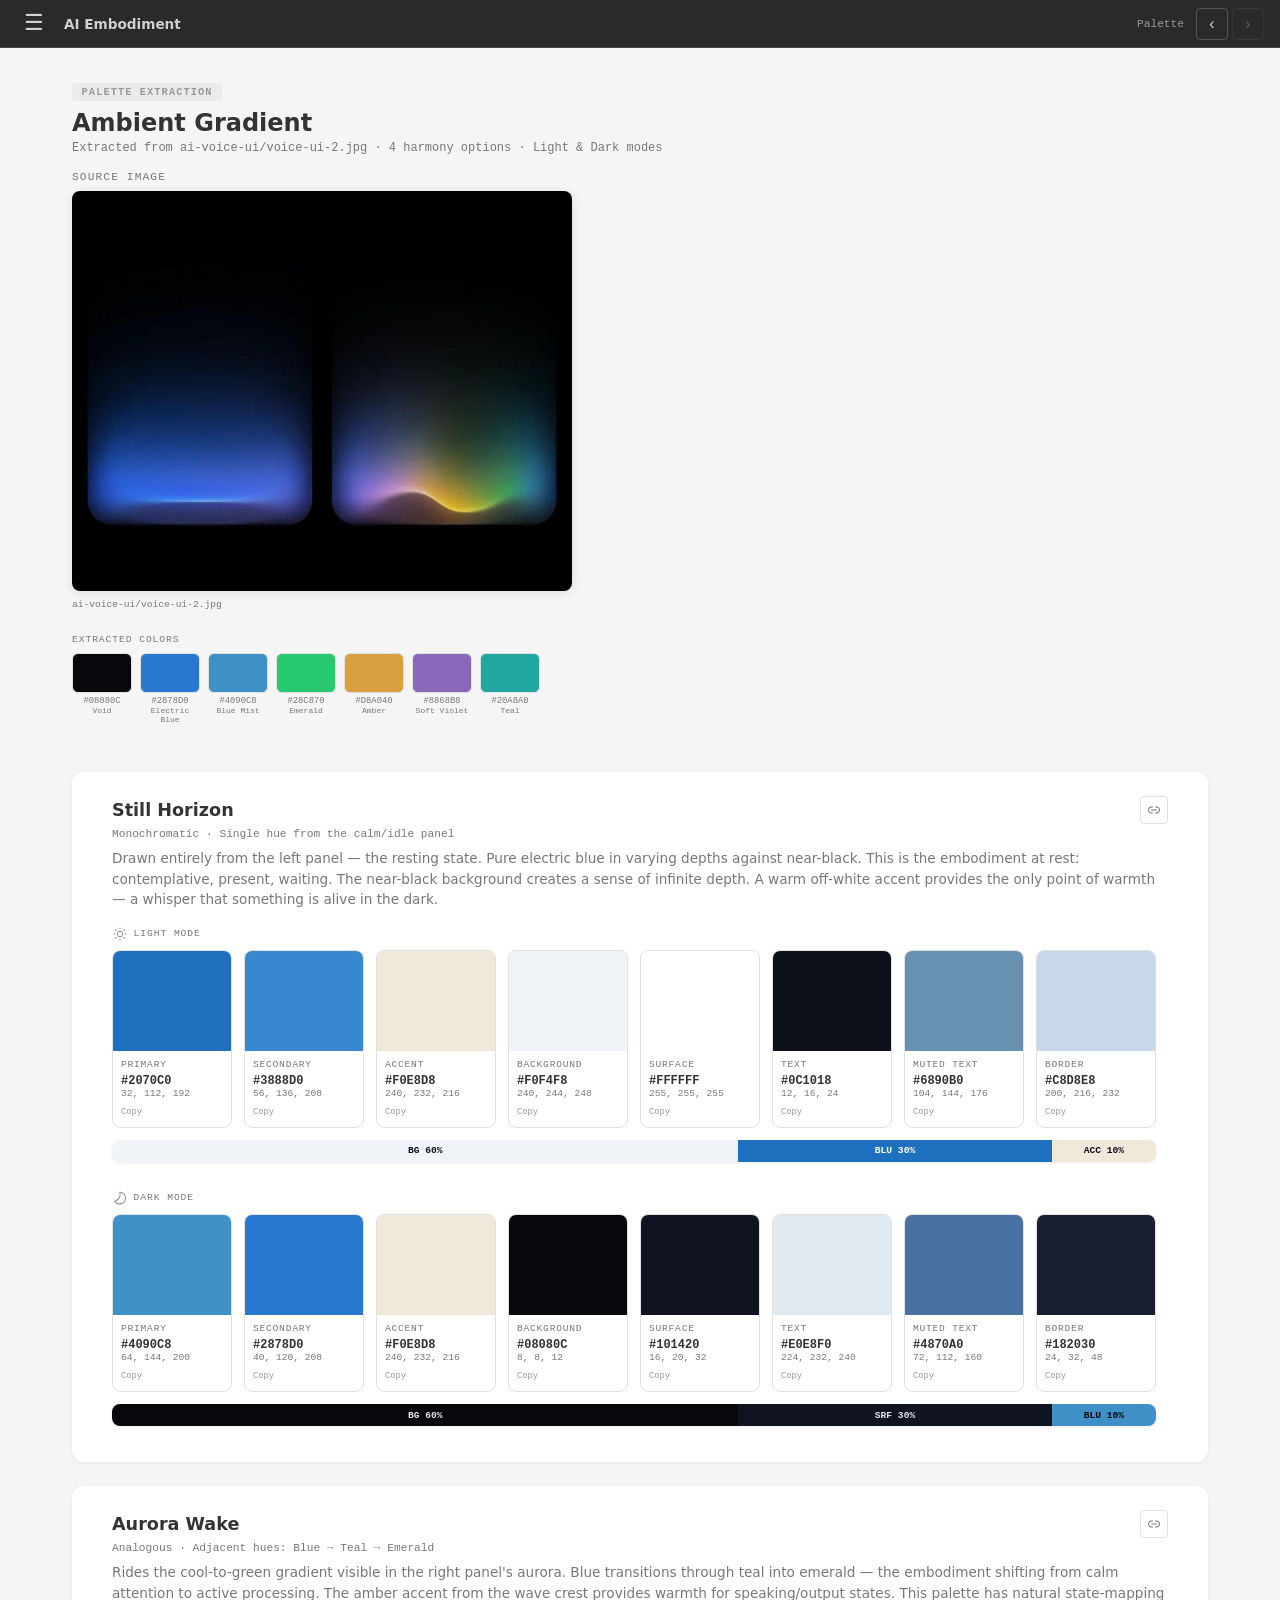
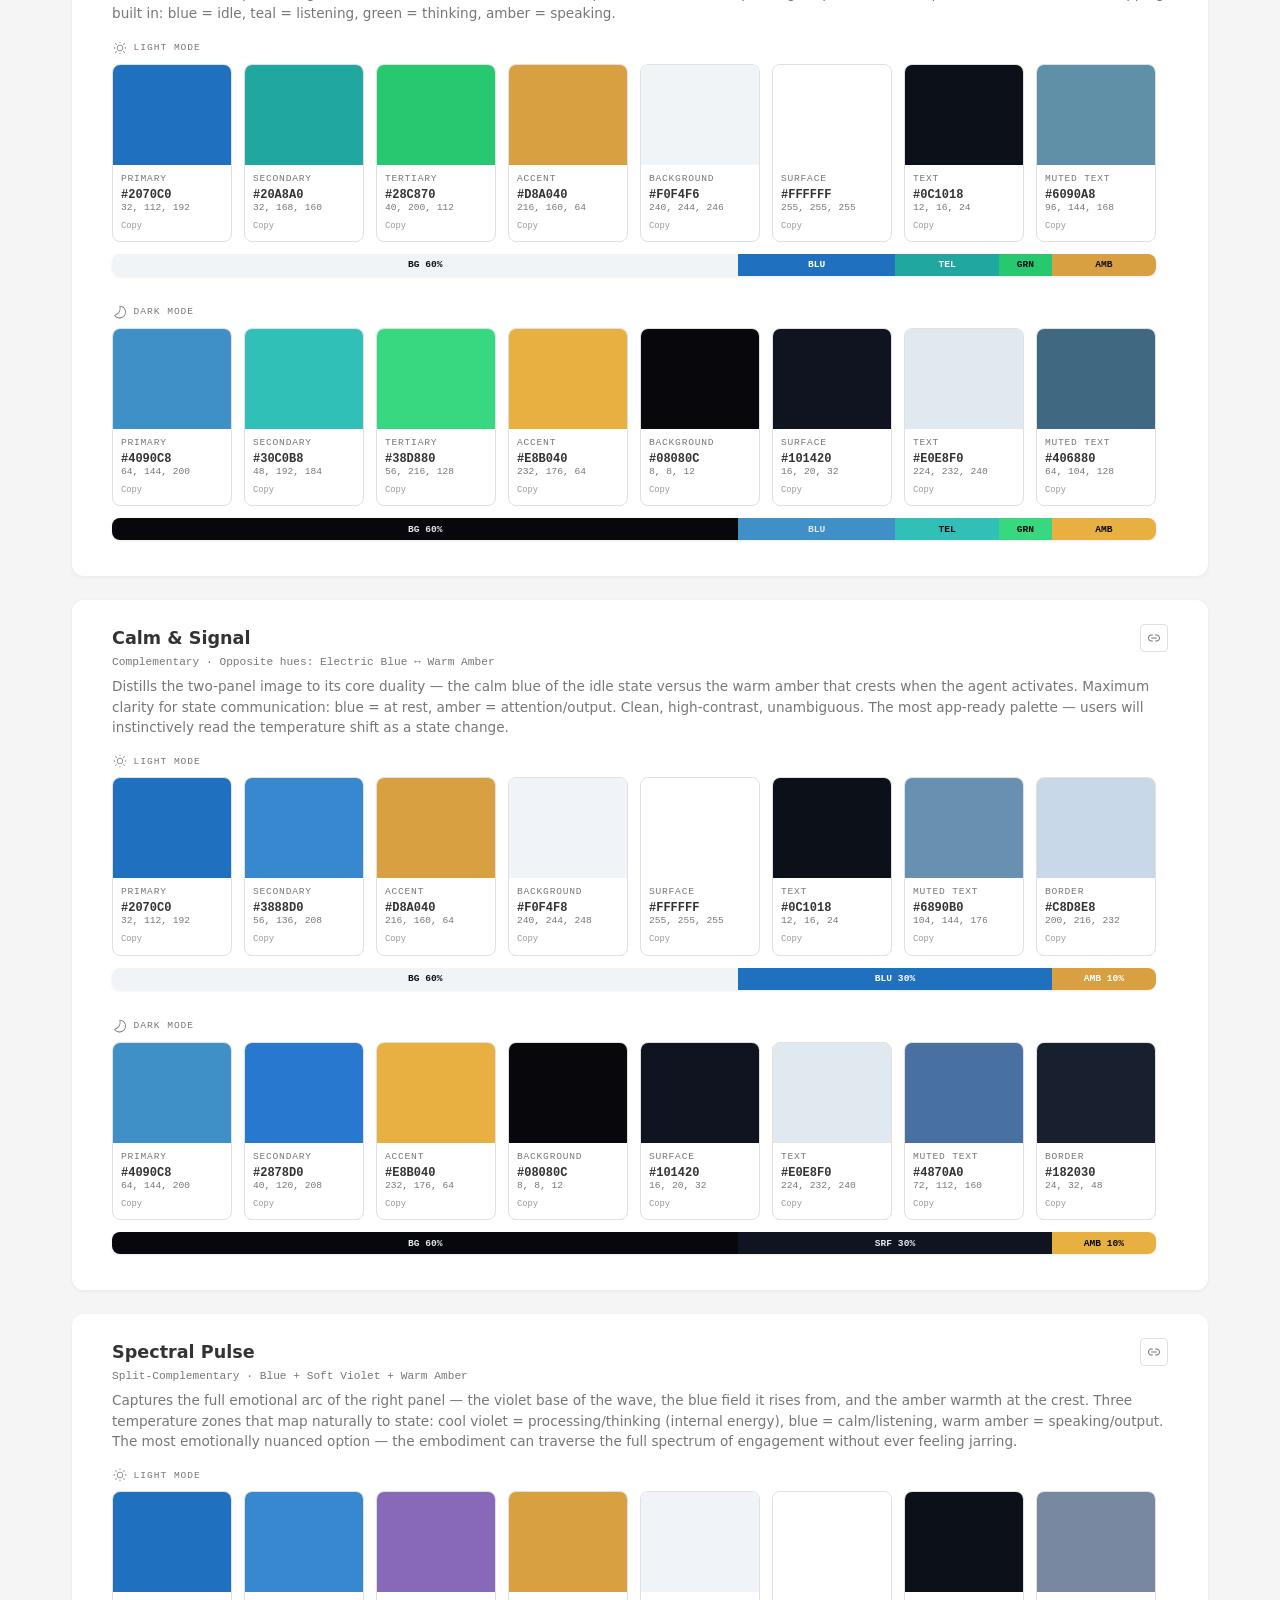
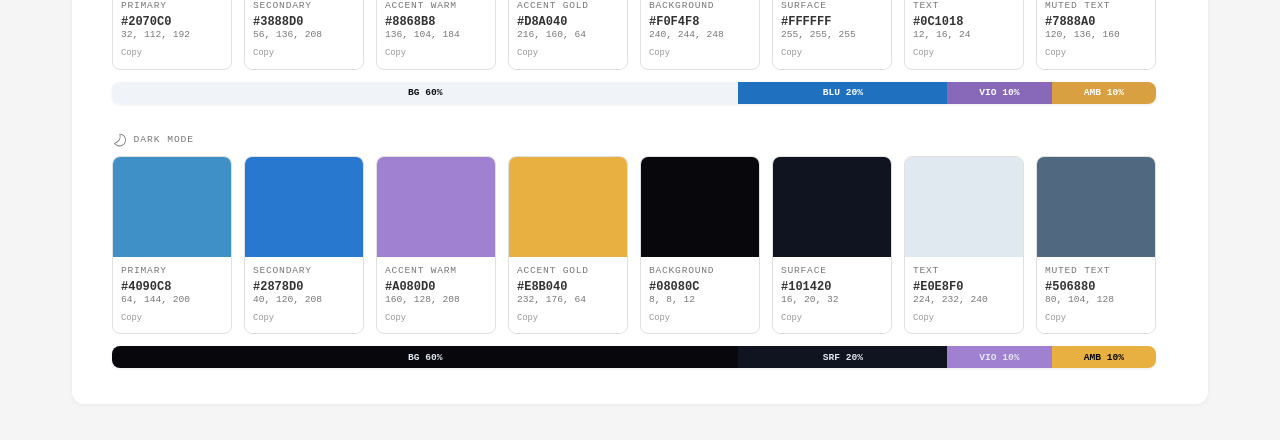
==== commit f0d64e89: "updated design for palette cards" ====
--- a/.github/palettes/extracted/ambient-gradient/index.html
+++ b/.github/palettes/extracted/ambient-gradient/index.html
@@ -46,21 +46,30 @@
         .extracted-color__fill { width: 60px; height: 40px; border-radius: 6px; border: 1px solid var(--border); }
         .extracted-color__hex { font-family: var(--mono); font-size: 0.55rem; color: var(--text-muted); margin-top: 0.2rem; }
         .extracted-color__name { font-family: var(--mono); font-size: 0.5rem; color: var(--text-muted); }
-        .palette-option { background: var(--surface); border-radius: 12px; padding: 1.5rem; margin-bottom: 1.5rem; box-shadow: 0 1px 4px rgba(0,0,0,0.06); }
-        .palette-option__name { font-size: 1.1rem; font-weight: 600; margin-bottom: 0.25rem; }
+        .palette-option { background: var(--surface); border-radius: 12px; padding: 1.5rem 2.5rem 2.25rem; margin-bottom: 1.5rem; box-shadow: 0 1px 4px rgba(0,0,0,0.06); }
+        .palette-option__header { display: flex; align-items: center; justify-content: space-between; margin-bottom: 0.25rem; }
+        .palette-option__name { font-size: 1.1rem; font-weight: 600; }
+        .palette-option__select { background: none; border: 1px solid var(--border); color: var(--text-muted); width: 28px; height: 28px; border-radius: 4px; cursor: pointer; transition: all 0.15s; display: flex; align-items: center; justify-content: center; flex-shrink: 0; }
+        .palette-option__select:hover { background: rgba(150,150,150,0.1); border-color: var(--text-muted); color: var(--text); }
+        .palette-option__select.copied { }
         .palette-option__harmony { font-family: var(--mono); font-size: 0.7rem; color: var(--text-muted); margin-bottom: 0.5rem; }
         .palette-option__description { font-size: 0.85rem; color: var(--text-muted); margin-bottom: 1rem; line-height: 1.5; }
-        .palette-option__mode-label { font-family: var(--mono); font-size: 0.6rem; text-transform: uppercase; letter-spacing: 0.1em; color: var(--text-muted); margin: 1rem 0 0.5rem; }
+        .palette-option__mode-label { font-family: var(--mono); font-size: 0.6rem; display: flex; align-items: center; gap: 0.35rem; text-transform: uppercase; letter-spacing: 0.1em; color: var(--text-muted); margin: 1rem 0 0.5rem; }
         .palette-option__chips { display: flex; gap: 0.75rem; flex-wrap: wrap; }
         .color-chip { width: 120px; border-radius: 8px; overflow: hidden; border: 1px solid var(--border); background: var(--surface); }
-        .color-chip__fill { width: 100%; height: 100px; }
+        .color-chip__fill { width: 100%; height: 100px; position: relative; }
+        .color-chip__select { position: absolute; top: 0.35rem; right: 0.35rem; background: rgba(255,255,255,0.9); border: 1px solid rgba(0,0,0,0.15); color: #333; width: 24px; height: 24px; border-radius: 3px; cursor: pointer; opacity: 0; transition: opacity 0.15s; display: flex; align-items: center; justify-content: center; padding: 0; }
+        .color-chip:hover .color-chip__select { opacity: 1; }
+        .color-chip__select:hover { background: #fff; border-color: #999; }
+        .color-chip__select.copied { }
         .color-chip__info { padding: 0.5rem; }
         .color-chip__role { font-family: var(--mono); font-size: 0.6rem; text-transform: uppercase; letter-spacing: 0.08em; color: var(--text-muted); margin-bottom: 0.25rem; }
         .color-chip__hex { font-family: var(--mono); font-size: 0.75rem; font-weight: 600; }
         .color-chip__rgb { font-family: var(--mono); font-size: 0.6rem; color: var(--text-muted); }
         .color-chip__copy { font-family: var(--mono); font-size: 0.55rem; color: var(--nav-accent); cursor: pointer; background: none; border: none; padding: 0.15rem 0; margin-top: 0.15rem; }
         .color-chip__copy:hover { text-decoration: underline; }
-        .preview-bar { display: flex; border-radius: 8px; overflow: hidden; height: 48px; margin-top: 0.75rem; box-shadow: 0 1px 3px rgba(0,0,0,0.08); }
+        .preview-bar { display: flex; border-radius: 8px; overflow: hidden; height: 22px; margin-top: 0.75rem; max-width: calc(8 * 120px + 7 * 0.75rem);  box-shadow: 0 1px 3px rgba(0,0,0,0.08); }
+        .mode-spacer { height: 0.75rem; }
         .preview-bar__segment { flex: 1; display: flex; align-items: center; justify-content: center; font-family: var(--mono); font-size: 0.6rem; font-weight: 600; }
     </style>
 </head>
@@ -112,7 +121,7 @@
                 <div class="palette-option__harmony">Monochromatic · Single hue from the calm/idle panel</div>
                 <div class="palette-option__description">Drawn entirely from the left panel — the resting state. Pure electric blue in varying depths against near-black. This is the embodiment at rest: contemplative, present, waiting. The near-black background creates a sense of infinite depth. A warm off-white accent provides the only point of warmth — a whisper that something is alive in the dark.</div>
 
-                <div class="palette-option__mode-label">☀ Light Mode</div>
+                <div class="palette-option__mode-label"><svg width="16" height="16" viewBox="0 0 20 20" fill="currentColor" xmlns="http://www.w3.org/2000/svg"><path d="M10 2C10.2761 2 10.5 2.22386 10.5 2.5V3.5C10.5 3.77614 10.2761 4 10 4C9.72386 4 9.5 3.77614 9.5 3.5V2.5C9.5 2.22386 9.72386 2 10 2ZM10 14C12.2091 14 14 12.2091 14 10C14 7.79086 12.2091 6 10 6C7.79086 6 6 7.79086 6 10C6 12.2091 7.79086 14 10 14ZM10 13C8.34315 13 7 11.6569 7 10C7 8.34315 8.34315 7 10 7C11.6569 7 13 8.34315 13 10C13 11.6569 11.6569 13 10 13ZM17.5 10.5C17.7761 10.5 18 10.2761 18 10C18 9.72386 17.7761 9.5 17.5 9.5H16.5C16.2239 9.5 16 9.72386 16 10C16 10.2761 16.2239 10.5 16.5 10.5H17.5ZM10 16C10.2761 16 10.5 16.2239 10.5 16.5V17.5C10.5 17.7761 10.2761 18 10 18C9.72386 18 9.5 17.7761 9.5 17.5V16.5C9.5 16.2239 9.72386 16 10 16ZM3.5 10.5C3.77614 10.5 4 10.2761 4 10C4 9.72386 3.77614 9.5 3.5 9.5H2.46289C2.18675 9.5 1.96289 9.72386 1.96289 10C1.96289 10.2761 2.18675 10.5 2.46289 10.5H3.5ZM4.14645 4.14645C4.34171 3.95118 4.65829 3.95118 4.85355 4.14645L5.85355 5.14645C6.04882 5.34171 6.04882 5.65829 5.85355 5.85355C5.65829 6.04882 5.34171 6.04882 5.14645 5.85355L4.14645 4.85355C3.95118 4.65829 3.95118 4.34171 4.14645 4.14645ZM4.85355 15.8536C4.65829 16.0488 4.34171 16.0488 4.14645 15.8536C3.95118 15.6583 3.95118 15.3417 4.14645 15.1464L5.14645 14.1464C5.34171 13.9512 5.65829 13.9512 5.85355 14.1464C6.04882 14.3417 6.04882 14.6583 5.85355 14.8536L4.85355 15.8536ZM15.8536 4.14645C15.6583 3.95118 15.3417 3.95118 15.1464 4.14645L14.1464 5.14645C13.9512 5.34171 13.9512 5.65829 14.1464 5.85355C14.3417 6.04882 14.6583 6.04882 14.8536 5.85355L15.8536 4.85355C16.0488 4.65829 16.0488 4.34171 15.8536 4.14645ZM15.1464 15.8536C15.3417 16.0488 15.6583 16.0488 15.8536 15.8536C16.0488 15.6583 16.0488 15.3417 15.8536 15.1464L14.8536 14.1464C14.6583 13.9512 14.3417 13.9512 14.1464 14.1464C13.9512 14.3417 13.9512 14.6583 14.1464 14.8536L15.1464 15.8536Z"/></svg> Light Mode</div>
                 <div class="palette-option__chips">
                     <div class="color-chip"><div class="color-chip__fill" style="background:#2070C0;"></div><div class="color-chip__info"><div class="color-chip__role">Primary</div><div class="color-chip__hex">#2070C0</div><div class="color-chip__rgb">32, 112, 192</div><button class="color-chip__copy" data-hex="#2070C0">Copy</button></div></div>
                     <div class="color-chip"><div class="color-chip__fill" style="background:#3888D0;"></div><div class="color-chip__info"><div class="color-chip__role">Secondary</div><div class="color-chip__hex">#3888D0</div><div class="color-chip__rgb">56, 136, 208</div><button class="color-chip__copy" data-hex="#3888D0">Copy</button></div></div>
@@ -129,7 +138,7 @@
                     <div class="preview-bar__segment" style="background:#F0E8D8;flex:1;color:#0C1018;">ACC 10%</div>
                 </div>
 
-                <div class="palette-option__mode-label">🌙 Dark Mode</div>
+                <div class="palette-option__mode-label"><svg width="16" height="16" viewBox="0 0 20 20" fill="currentColor" xmlns="http://www.w3.org/2000/svg"><path d="M15.4932 13.4967C13.5653 16.8358 9.2957 17.9798 5.95663 16.052C5.20013 15.6152 4.54451 15.0515 4.01047 14.3887C6.8412 13.3015 8.56844 11.9681 9.60339 9.99249C10.651 7.99273 10.9395 5.83183 10.3628 3.08319C11.2605 3.20148 12.1328 3.49537 12.9378 3.96018C16.2769 5.88799 17.421 10.1576 15.4932 13.4967ZM5.45663 16.918C9.27399 19.122 14.1552 17.8141 16.3592 13.9967C18.5631 10.1793 17.2552 5.2981 13.4378 3.09415C12.3371 2.45863 11.1233 2.10173 9.88082 2.03507C9.4801 2.01357 9.17217 2.38477 9.26732 2.77462C9.95545 5.59395 9.70125 7.65076 8.71759 9.52844C7.78322 11.312 6.17301 12.559 3.16661 13.635C2.79667 13.7674 2.65251 14.2143 2.87537 14.538C3.54192 15.5059 4.41706 16.3178 5.45663 16.918Z"/></svg> Dark Mode</div>
                 <div class="palette-option__chips">
                     <div class="color-chip"><div class="color-chip__fill" style="background:#4090C8;"></div><div class="color-chip__info"><div class="color-chip__role">Primary</div><div class="color-chip__hex">#4090C8</div><div class="color-chip__rgb">64, 144, 200</div><button class="color-chip__copy" data-hex="#4090C8">Copy</button></div></div>
                     <div class="color-chip"><div class="color-chip__fill" style="background:#2878D0;"></div><div class="color-chip__info"><div class="color-chip__role">Secondary</div><div class="color-chip__hex">#2878D0</div><div class="color-chip__rgb">40, 120, 208</div><button class="color-chip__copy" data-hex="#2878D0">Copy</button></div></div>
@@ -153,7 +162,7 @@
                 <div class="palette-option__harmony">Analogous · Adjacent hues: Blue → Teal → Emerald</div>
                 <div class="palette-option__description">Rides the cool-to-green gradient visible in the right panel's aurora. Blue transitions through teal into emerald — the embodiment shifting from calm attention to active processing. The amber accent from the wave crest provides warmth for speaking/output states. This palette has natural state-mapping built in: blue = idle, teal = listening, green = thinking, amber = speaking.</div>
 
-                <div class="palette-option__mode-label">☀ Light Mode</div>
+                <div class="palette-option__mode-label"><svg width="16" height="16" viewBox="0 0 20 20" fill="currentColor" xmlns="http://www.w3.org/2000/svg"><path d="M10 2C10.2761 2 10.5 2.22386 10.5 2.5V3.5C10.5 3.77614 10.2761 4 10 4C9.72386 4 9.5 3.77614 9.5 3.5V2.5C9.5 2.22386 9.72386 2 10 2ZM10 14C12.2091 14 14 12.2091 14 10C14 7.79086 12.2091 6 10 6C7.79086 6 6 7.79086 6 10C6 12.2091 7.79086 14 10 14ZM10 13C8.34315 13 7 11.6569 7 10C7 8.34315 8.34315 7 10 7C11.6569 7 13 8.34315 13 10C13 11.6569 11.6569 13 10 13ZM17.5 10.5C17.7761 10.5 18 10.2761 18 10C18 9.72386 17.7761 9.5 17.5 9.5H16.5C16.2239 9.5 16 9.72386 16 10C16 10.2761 16.2239 10.5 16.5 10.5H17.5ZM10 16C10.2761 16 10.5 16.2239 10.5 16.5V17.5C10.5 17.7761 10.2761 18 10 18C9.72386 18 9.5 17.7761 9.5 17.5V16.5C9.5 16.2239 9.72386 16 10 16ZM3.5 10.5C3.77614 10.5 4 10.2761 4 10C4 9.72386 3.77614 9.5 3.5 9.5H2.46289C2.18675 9.5 1.96289 9.72386 1.96289 10C1.96289 10.2761 2.18675 10.5 2.46289 10.5H3.5ZM4.14645 4.14645C4.34171 3.95118 4.65829 3.95118 4.85355 4.14645L5.85355 5.14645C6.04882 5.34171 6.04882 5.65829 5.85355 5.85355C5.65829 6.04882 5.34171 6.04882 5.14645 5.85355L4.14645 4.85355C3.95118 4.65829 3.95118 4.34171 4.14645 4.14645ZM4.85355 15.8536C4.65829 16.0488 4.34171 16.0488 4.14645 15.8536C3.95118 15.6583 3.95118 15.3417 4.14645 15.1464L5.14645 14.1464C5.34171 13.9512 5.65829 13.9512 5.85355 14.1464C6.04882 14.3417 6.04882 14.6583 5.85355 14.8536L4.85355 15.8536ZM15.8536 4.14645C15.6583 3.95118 15.3417 3.95118 15.1464 4.14645L14.1464 5.14645C13.9512 5.34171 13.9512 5.65829 14.1464 5.85355C14.3417 6.04882 14.6583 6.04882 14.8536 5.85355L15.8536 4.85355C16.0488 4.65829 16.0488 4.34171 15.8536 4.14645ZM15.1464 15.8536C15.3417 16.0488 15.6583 16.0488 15.8536 15.8536C16.0488 15.6583 16.0488 15.3417 15.8536 15.1464L14.8536 14.1464C14.6583 13.9512 14.3417 13.9512 14.1464 14.1464C13.9512 14.3417 13.9512 14.6583 14.1464 14.8536L15.1464 15.8536Z"/></svg> Light Mode</div>
                 <div class="palette-option__chips">
                     <div class="color-chip"><div class="color-chip__fill" style="background:#2070C0;"></div><div class="color-chip__info"><div class="color-chip__role">Primary</div><div class="color-chip__hex">#2070C0</div><div class="color-chip__rgb">32, 112, 192</div><button class="color-chip__copy" data-hex="#2070C0">Copy</button></div></div>
                     <div class="color-chip"><div class="color-chip__fill" style="background:#20A8A0;"></div><div class="color-chip__info"><div class="color-chip__role">Secondary</div><div class="color-chip__hex">#20A8A0</div><div class="color-chip__rgb">32, 168, 160</div><button class="color-chip__copy" data-hex="#20A8A0">Copy</button></div></div>
@@ -172,7 +181,7 @@
                     <div class="preview-bar__segment" style="background:#D8A040;flex:1;color:#0C1018;">AMB</div>
                 </div>
 
-                <div class="palette-option__mode-label">🌙 Dark Mode</div>
+                <div class="palette-option__mode-label"><svg width="16" height="16" viewBox="0 0 20 20" fill="currentColor" xmlns="http://www.w3.org/2000/svg"><path d="M15.4932 13.4967C13.5653 16.8358 9.2957 17.9798 5.95663 16.052C5.20013 15.6152 4.54451 15.0515 4.01047 14.3887C6.8412 13.3015 8.56844 11.9681 9.60339 9.99249C10.651 7.99273 10.9395 5.83183 10.3628 3.08319C11.2605 3.20148 12.1328 3.49537 12.9378 3.96018C16.2769 5.88799 17.421 10.1576 15.4932 13.4967ZM5.45663 16.918C9.27399 19.122 14.1552 17.8141 16.3592 13.9967C18.5631 10.1793 17.2552 5.2981 13.4378 3.09415C12.3371 2.45863 11.1233 2.10173 9.88082 2.03507C9.4801 2.01357 9.17217 2.38477 9.26732 2.77462C9.95545 5.59395 9.70125 7.65076 8.71759 9.52844C7.78322 11.312 6.17301 12.559 3.16661 13.635C2.79667 13.7674 2.65251 14.2143 2.87537 14.538C3.54192 15.5059 4.41706 16.3178 5.45663 16.918Z"/></svg> Dark Mode</div>
                 <div class="palette-option__chips">
                     <div class="color-chip"><div class="color-chip__fill" style="background:#4090C8;"></div><div class="color-chip__info"><div class="color-chip__role">Primary</div><div class="color-chip__hex">#4090C8</div><div class="color-chip__rgb">64, 144, 200</div><button class="color-chip__copy" data-hex="#4090C8">Copy</button></div></div>
                     <div class="color-chip"><div class="color-chip__fill" style="background:#30C0B8;"></div><div class="color-chip__info"><div class="color-chip__role">Secondary</div><div class="color-chip__hex">#30C0B8</div><div class="color-chip__rgb">48, 192, 184</div><button class="color-chip__copy" data-hex="#30C0B8">Copy</button></div></div>
@@ -198,7 +207,7 @@
                 <div class="palette-option__harmony">Complementary · Opposite hues: Electric Blue ↔ Warm Amber</div>
                 <div class="palette-option__description">Distills the two-panel image to its core duality — the calm blue of the idle state versus the warm amber that crests when the agent activates. Maximum clarity for state communication: blue = at rest, amber = attention/output. Clean, high-contrast, unambiguous. The most app-ready palette — users will instinctively read the temperature shift as a state change.</div>
 
-                <div class="palette-option__mode-label">☀ Light Mode</div>
+                <div class="palette-option__mode-label"><svg width="16" height="16" viewBox="0 0 20 20" fill="currentColor" xmlns="http://www.w3.org/2000/svg"><path d="M10 2C10.2761 2 10.5 2.22386 10.5 2.5V3.5C10.5 3.77614 10.2761 4 10 4C9.72386 4 9.5 3.77614 9.5 3.5V2.5C9.5 2.22386 9.72386 2 10 2ZM10 14C12.2091 14 14 12.2091 14 10C14 7.79086 12.2091 6 10 6C7.79086 6 6 7.79086 6 10C6 12.2091 7.79086 14 10 14ZM10 13C8.34315 13 7 11.6569 7 10C7 8.34315 8.34315 7 10 7C11.6569 7 13 8.34315 13 10C13 11.6569 11.6569 13 10 13ZM17.5 10.5C17.7761 10.5 18 10.2761 18 10C18 9.72386 17.7761 9.5 17.5 9.5H16.5C16.2239 9.5 16 9.72386 16 10C16 10.2761 16.2239 10.5 16.5 10.5H17.5ZM10 16C10.2761 16 10.5 16.2239 10.5 16.5V17.5C10.5 17.7761 10.2761 18 10 18C9.72386 18 9.5 17.7761 9.5 17.5V16.5C9.5 16.2239 9.72386 16 10 16ZM3.5 10.5C3.77614 10.5 4 10.2761 4 10C4 9.72386 3.77614 9.5 3.5 9.5H2.46289C2.18675 9.5 1.96289 9.72386 1.96289 10C1.96289 10.2761 2.18675 10.5 2.46289 10.5H3.5ZM4.14645 4.14645C4.34171 3.95118 4.65829 3.95118 4.85355 4.14645L5.85355 5.14645C6.04882 5.34171 6.04882 5.65829 5.85355 5.85355C5.65829 6.04882 5.34171 6.04882 5.14645 5.85355L4.14645 4.85355C3.95118 4.65829 3.95118 4.34171 4.14645 4.14645ZM4.85355 15.8536C4.65829 16.0488 4.34171 16.0488 4.14645 15.8536C3.95118 15.6583 3.95118 15.3417 4.14645 15.1464L5.14645 14.1464C5.34171 13.9512 5.65829 13.9512 5.85355 14.1464C6.04882 14.3417 6.04882 14.6583 5.85355 14.8536L4.85355 15.8536ZM15.8536 4.14645C15.6583 3.95118 15.3417 3.95118 15.1464 4.14645L14.1464 5.14645C13.9512 5.34171 13.9512 5.65829 14.1464 5.85355C14.3417 6.04882 14.6583 6.04882 14.8536 5.85355L15.8536 4.85355C16.0488 4.65829 16.0488 4.34171 15.8536 4.14645ZM15.1464 15.8536C15.3417 16.0488 15.6583 16.0488 15.8536 15.8536C16.0488 15.6583 16.0488 15.3417 15.8536 15.1464L14.8536 14.1464C14.6583 13.9512 14.3417 13.9512 14.1464 14.1464C13.9512 14.3417 13.9512 14.6583 14.1464 14.8536L15.1464 15.8536Z"/></svg> Light Mode</div>
                 <div class="palette-option__chips">
                     <div class="color-chip"><div class="color-chip__fill" style="background:#2070C0;"></div><div class="color-chip__info"><div class="color-chip__role">Primary</div><div class="color-chip__hex">#2070C0</div><div class="color-chip__rgb">32, 112, 192</div><button class="color-chip__copy" data-hex="#2070C0">Copy</button></div></div>
                     <div class="color-chip"><div class="color-chip__fill" style="background:#3888D0;"></div><div class="color-chip__info"><div class="color-chip__role">Secondary</div><div class="color-chip__hex">#3888D0</div><div class="color-chip__rgb">56, 136, 208</div><button class="color-chip__copy" data-hex="#3888D0">Copy</button></div></div>
@@ -215,7 +224,7 @@
                     <div class="preview-bar__segment" style="background:#D8A040;flex:1;color:#FFFFFF;">AMB 10%</div>
                 </div>
 
-                <div class="palette-option__mode-label">🌙 Dark Mode</div>
+                <div class="palette-option__mode-label"><svg width="16" height="16" viewBox="0 0 20 20" fill="currentColor" xmlns="http://www.w3.org/2000/svg"><path d="M15.4932 13.4967C13.5653 16.8358 9.2957 17.9798 5.95663 16.052C5.20013 15.6152 4.54451 15.0515 4.01047 14.3887C6.8412 13.3015 8.56844 11.9681 9.60339 9.99249C10.651 7.99273 10.9395 5.83183 10.3628 3.08319C11.2605 3.20148 12.1328 3.49537 12.9378 3.96018C16.2769 5.88799 17.421 10.1576 15.4932 13.4967ZM5.45663 16.918C9.27399 19.122 14.1552 17.8141 16.3592 13.9967C18.5631 10.1793 17.2552 5.2981 13.4378 3.09415C12.3371 2.45863 11.1233 2.10173 9.88082 2.03507C9.4801 2.01357 9.17217 2.38477 9.26732 2.77462C9.95545 5.59395 9.70125 7.65076 8.71759 9.52844C7.78322 11.312 6.17301 12.559 3.16661 13.635C2.79667 13.7674 2.65251 14.2143 2.87537 14.538C3.54192 15.5059 4.41706 16.3178 5.45663 16.918Z"/></svg> Dark Mode</div>
                 <div class="palette-option__chips">
                     <div class="color-chip"><div class="color-chip__fill" style="background:#4090C8;"></div><div class="color-chip__info"><div class="color-chip__role">Primary</div><div class="color-chip__hex">#4090C8</div><div class="color-chip__rgb">64, 144, 200</div><button class="color-chip__copy" data-hex="#4090C8">Copy</button></div></div>
                     <div class="color-chip"><div class="color-chip__fill" style="background:#2878D0;"></div><div class="color-chip__info"><div class="color-chip__role">Secondary</div><div class="color-chip__hex">#2878D0</div><div class="color-chip__rgb">40, 120, 208</div><button class="color-chip__copy" data-hex="#2878D0">Copy</button></div></div>
@@ -239,7 +248,7 @@
                 <div class="palette-option__harmony">Split-Complementary · Blue + Soft Violet + Warm Amber</div>
                 <div class="palette-option__description">Captures the full emotional arc of the right panel — the violet base of the wave, the blue field it rises from, and the amber warmth at the crest. Three temperature zones that map naturally to state: cool violet = processing/thinking (internal energy), blue = calm/listening, warm amber = speaking/output. The most emotionally nuanced option — the embodiment can traverse the full spectrum of engagement without ever feeling jarring.</div>
 
-                <div class="palette-option__mode-label">☀ Light Mode</div>
+                <div class="palette-option__mode-label"><svg width="16" height="16" viewBox="0 0 20 20" fill="currentColor" xmlns="http://www.w3.org/2000/svg"><path d="M10 2C10.2761 2 10.5 2.22386 10.5 2.5V3.5C10.5 3.77614 10.2761 4 10 4C9.72386 4 9.5 3.77614 9.5 3.5V2.5C9.5 2.22386 9.72386 2 10 2ZM10 14C12.2091 14 14 12.2091 14 10C14 7.79086 12.2091 6 10 6C7.79086 6 6 7.79086 6 10C6 12.2091 7.79086 14 10 14ZM10 13C8.34315 13 7 11.6569 7 10C7 8.34315 8.34315 7 10 7C11.6569 7 13 8.34315 13 10C13 11.6569 11.6569 13 10 13ZM17.5 10.5C17.7761 10.5 18 10.2761 18 10C18 9.72386 17.7761 9.5 17.5 9.5H16.5C16.2239 9.5 16 9.72386 16 10C16 10.2761 16.2239 10.5 16.5 10.5H17.5ZM10 16C10.2761 16 10.5 16.2239 10.5 16.5V17.5C10.5 17.7761 10.2761 18 10 18C9.72386 18 9.5 17.7761 9.5 17.5V16.5C9.5 16.2239 9.72386 16 10 16ZM3.5 10.5C3.77614 10.5 4 10.2761 4 10C4 9.72386 3.77614 9.5 3.5 9.5H2.46289C2.18675 9.5 1.96289 9.72386 1.96289 10C1.96289 10.2761 2.18675 10.5 2.46289 10.5H3.5ZM4.14645 4.14645C4.34171 3.95118 4.65829 3.95118 4.85355 4.14645L5.85355 5.14645C6.04882 5.34171 6.04882 5.65829 5.85355 5.85355C5.65829 6.04882 5.34171 6.04882 5.14645 5.85355L4.14645 4.85355C3.95118 4.65829 3.95118 4.34171 4.14645 4.14645ZM4.85355 15.8536C4.65829 16.0488 4.34171 16.0488 4.14645 15.8536C3.95118 15.6583 3.95118 15.3417 4.14645 15.1464L5.14645 14.1464C5.34171 13.9512 5.65829 13.9512 5.85355 14.1464C6.04882 14.3417 6.04882 14.6583 5.85355 14.8536L4.85355 15.8536ZM15.8536 4.14645C15.6583 3.95118 15.3417 3.95118 15.1464 4.14645L14.1464 5.14645C13.9512 5.34171 13.9512 5.65829 14.1464 5.85355C14.3417 6.04882 14.6583 6.04882 14.8536 5.85355L15.8536 4.85355C16.0488 4.65829 16.0488 4.34171 15.8536 4.14645ZM15.1464 15.8536C15.3417 16.0488 15.6583 16.0488 15.8536 15.8536C16.0488 15.6583 16.0488 15.3417 15.8536 15.1464L14.8536 14.1464C14.6583 13.9512 14.3417 13.9512 14.1464 14.1464C13.9512 14.3417 13.9512 14.6583 14.1464 14.8536L15.1464 15.8536Z"/></svg> Light Mode</div>
                 <div class="palette-option__chips">
                     <div class="color-chip"><div class="color-chip__fill" style="background:#2070C0;"></div><div class="color-chip__info"><div class="color-chip__role">Primary</div><div class="color-chip__hex">#2070C0</div><div class="color-chip__rgb">32, 112, 192</div><button class="color-chip__copy" data-hex="#2070C0">Copy</button></div></div>
                     <div class="color-chip"><div class="color-chip__fill" style="background:#3888D0;"></div><div class="color-chip__info"><div class="color-chip__role">Secondary</div><div class="color-chip__hex">#3888D0</div><div class="color-chip__rgb">56, 136, 208</div><button class="color-chip__copy" data-hex="#3888D0">Copy</button></div></div>
@@ -257,7 +266,7 @@
                     <div class="preview-bar__segment" style="background:#D8A040;flex:1;color:#FFFFFF;">AMB 10%</div>
                 </div>
 
-                <div class="palette-option__mode-label">🌙 Dark Mode</div>
+                <div class="palette-option__mode-label"><svg width="16" height="16" viewBox="0 0 20 20" fill="currentColor" xmlns="http://www.w3.org/2000/svg"><path d="M15.4932 13.4967C13.5653 16.8358 9.2957 17.9798 5.95663 16.052C5.20013 15.6152 4.54451 15.0515 4.01047 14.3887C6.8412 13.3015 8.56844 11.9681 9.60339 9.99249C10.651 7.99273 10.9395 5.83183 10.3628 3.08319C11.2605 3.20148 12.1328 3.49537 12.9378 3.96018C16.2769 5.88799 17.421 10.1576 15.4932 13.4967ZM5.45663 16.918C9.27399 19.122 14.1552 17.8141 16.3592 13.9967C18.5631 10.1793 17.2552 5.2981 13.4378 3.09415C12.3371 2.45863 11.1233 2.10173 9.88082 2.03507C9.4801 2.01357 9.17217 2.38477 9.26732 2.77462C9.95545 5.59395 9.70125 7.65076 8.71759 9.52844C7.78322 11.312 6.17301 12.559 3.16661 13.635C2.79667 13.7674 2.65251 14.2143 2.87537 14.538C3.54192 15.5059 4.41706 16.3178 5.45663 16.918Z"/></svg> Dark Mode</div>
                 <div class="palette-option__chips">
                     <div class="color-chip"><div class="color-chip__fill" style="background:#4090C8;"></div><div class="color-chip__info"><div class="color-chip__role">Primary</div><div class="color-chip__hex">#4090C8</div><div class="color-chip__rgb">64, 144, 200</div><button class="color-chip__copy" data-hex="#4090C8">Copy</button></div></div>
                     <div class="color-chip"><div class="color-chip__fill" style="background:#2878D0;"></div><div class="color-chip__info"><div class="color-chip__role">Secondary</div><div class="color-chip__hex">#2878D0</div><div class="color-chip__rgb">40, 120, 208</div><button class="color-chip__copy" data-hex="#2878D0">Copy</button></div></div>
@@ -321,7 +330,90 @@
             }
         });
         document.addEventListener('keydown', (e) => { if (e.key === 'ArrowLeft') document.getElementById('navPrev').click(); if (e.key === 'ArrowRight') document.getElementById('navNext').click(); });
+
+
+
+        const PAGE_NAME = 'ambient-gradient';
+
+        // Inject palette select buttons
+        document.querySelectorAll('.palette-option').forEach(palette => {
+            const nameEl = palette.querySelector('.palette-option__name');
+            if (!nameEl) return;
+            const paletteName = nameEl.textContent.trim().toLowerCase().replace(/\s+/g, '-');
+            const ref = PAGE_NAME + '/' + paletteName;
+            // Wrap name in header div
+            const header = document.createElement('div');
+            header.className = 'palette-option__header';
+            nameEl.parentNode.insertBefore(header, nameEl);
+            header.appendChild(nameEl);
+            // Add select button
+            const btn = document.createElement('button');
+            btn.className = 'palette-option__select';
+            btn.innerHTML = '<svg width="16" height="16" viewBox="0 -0.5 16 16" fill="currentColor" xmlns="http://www.w3.org/2000/svg"><path d="M9.49999 4H10.5C12.433 4 14 5.567 14 7.5C14 9.36856 12.5357 10.8951 10.6941 10.9948L10.5023 11L9.5023 11.0046C9.22616 11.0059 9.00127 10.783 8.99999 10.5069C8.99888 10.2614 9.17481 10.0565 9.40787 10.0131L9.4977 10.0046L10.5 10C11.8807 10 13 8.88071 13 7.5C13 6.17452 11.9685 5.08996 10.6644 5.00532L10.5 5H9.49999C9.22386 5 8.99999 4.77614 8.99999 4.5C8.99999 4.25454 9.17687 4.05039 9.41012 4.00806L9.49999 4H10.5H9.49999ZM5.5 4H6.5C6.77614 4 7 4.22386 7 4.5C7 4.74546 6.82312 4.94961 6.58988 4.99194L6.5 5H5.5C4.11929 5 3 6.11929 3 7.5C3 8.82548 4.03154 9.91004 5.33562 9.99468L5.5 10H6.5C6.77614 10 7 10.2239 7 10.5C7 10.7455 6.82312 10.9496 6.58988 10.9919L6.5 11H5.5C3.567 11 2 9.433 2 7.5C2 5.63144 3.46428 4.10487 5.30796 4.00518L5.5 4H6.5H5.5ZM5.50023 7L10.5002 7.0023C10.7764 7.00242 11.0001 7.22638 11 7.50252C10.9999 7.74798 10.8229 7.95205 10.5897 7.99428L10.4998 8.0023L5.49977 8C5.22363 7.99987 4.99987 7.77591 5 7.49977C5.00011 7.25431 5.17708 7.05024 5.41035 7.00801L5.50023 7Z"/></svg>';
+            btn.addEventListener('click', () => {
+                navigator.clipboard.writeText(ref).then(() => {
+                    btn.innerHTML = '<svg width="16" height="16" viewBox="0 0 20 20" fill="currentColor" xmlns="http://www.w3.org/2000/svg"><path d="M3.37371 10.1678C3.19025 9.96143 2.87421 9.94284 2.66782 10.1263C2.46143 10.3098 2.44284 10.6258 2.6263 10.8322L6.6263 15.3322C6.81743 15.5472 7.15013 15.557 7.35356 15.3536L17.8536 4.85355C18.0488 4.65829 18.0488 4.34171 17.8536 4.14645C17.6583 3.95118 17.3417 3.95118 17.1465 4.14645L7.02141 14.2715L3.37371 10.1678Z"/></svg>';
+                    btn.classList.add('copied');
+                    setTimeout(() => { btn.innerHTML = '<svg width="16" height="16" viewBox="0 -0.5 16 16" fill="currentColor" xmlns="http://www.w3.org/2000/svg"><path d="M9.49999 4H10.5C12.433 4 14 5.567 14 7.5C14 9.36856 12.5357 10.8951 10.6941 10.9948L10.5023 11L9.5023 11.0046C9.22616 11.0059 9.00127 10.783 8.99999 10.5069C8.99888 10.2614 9.17481 10.0565 9.40787 10.0131L9.4977 10.0046L10.5 10C11.8807 10 13 8.88071 13 7.5C13 6.17452 11.9685 5.08996 10.6644 5.00532L10.5 5H9.49999C9.22386 5 8.99999 4.77614 8.99999 4.5C8.99999 4.25454 9.17687 4.05039 9.41012 4.00806L9.49999 4H10.5H9.49999ZM5.5 4H6.5C6.77614 4 7 4.22386 7 4.5C7 4.74546 6.82312 4.94961 6.58988 4.99194L6.5 5H5.5C4.11929 5 3 6.11929 3 7.5C3 8.82548 4.03154 9.91004 5.33562 9.99468L5.5 10H6.5C6.77614 10 7 10.2239 7 10.5C7 10.7455 6.82312 10.9496 6.58988 10.9919L6.5 11H5.5C3.567 11 2 9.433 2 7.5C2 5.63144 3.46428 4.10487 5.30796 4.00518L5.5 4H6.5H5.5ZM5.50023 7L10.5002 7.0023C10.7764 7.00242 11.0001 7.22638 11 7.50252C10.9999 7.74798 10.8229 7.95205 10.5897 7.99428L10.4998 8.0023L5.49977 8C5.22363 7.99987 4.99987 7.77591 5 7.49977C5.00011 7.25431 5.17708 7.05024 5.41035 7.00801L5.50023 7Z"/></svg>'; btn.classList.remove('copied'); }, 1500);
+                });
+            });
+            header.appendChild(btn);
+        });
+
+        // Inject spacers between light and dark mode sections
+        document.querySelectorAll('.palette-option__mode-label').forEach(label => {
+            if (label.textContent.includes('Dark')) {
+                const spacer = document.createElement('div');
+                spacer.className = 'mode-spacer';
+                label.parentNode.insertBefore(spacer, label);
+            }
+        });
+
+        // Inject select buttons into all color chips
+        document.querySelectorAll('.color-chip').forEach(chip => {
+            const fill = chip.querySelector('.color-chip__fill');
+            const role = chip.querySelector('.color-chip__role')?.textContent?.trim() || 'unknown';
+            const hex = chip.querySelector('.color-chip__hex')?.textContent?.trim() || '';
+            const paletteEl = chip.closest('.palette-option');
+            const paletteName = paletteEl?.querySelector('.palette-option__name')?.textContent?.trim()?.toLowerCase()?.replace(/\s+/g, '-') || 'unknown';
+            let mode = 'light';
+            let prev = chip.closest('.palette-option__chips');
+            if (prev) { let lbl = prev.previousElementSibling; while (lbl && !lbl.classList?.contains('palette-option__mode-label')) { lbl = lbl.previousElementSibling; } if (lbl && lbl.textContent.includes('Dark')) mode = 'dark'; }
+            const ref = PAGE_NAME + '/' + paletteName + '/' + mode + '/' + role.toLowerCase().replace(/\s+/g, '-') + '/' + hex;
+            const btn = document.createElement('button');
+            btn.className = 'color-chip__select';
+            btn.innerHTML = '<svg width="14" height="14" viewBox="0 -0.5 16 16" fill="currentColor" xmlns="http://www.w3.org/2000/svg"><path d="M9.49999 4H10.5C12.433 4 14 5.567 14 7.5C14 9.36856 12.5357 10.8951 10.6941 10.9948L10.5023 11L9.5023 11.0046C9.22616 11.0059 9.00127 10.783 8.99999 10.5069C8.99888 10.2614 9.17481 10.0565 9.40787 10.0131L9.4977 10.0046L10.5 10C11.8807 10 13 8.88071 13 7.5C13 6.17452 11.9685 5.08996 10.6644 5.00532L10.5 5H9.49999C9.22386 5 8.99999 4.77614 8.99999 4.5C8.99999 4.25454 9.17687 4.05039 9.41012 4.00806L9.49999 4H10.5H9.49999ZM5.5 4H6.5C6.77614 4 7 4.22386 7 4.5C7 4.74546 6.82312 4.94961 6.58988 4.99194L6.5 5H5.5C4.11929 5 3 6.11929 3 7.5C3 8.82548 4.03154 9.91004 5.33562 9.99468L5.5 10H6.5C6.77614 10 7 10.2239 7 10.5C7 10.7455 6.82312 10.9496 6.58988 10.9919L6.5 11H5.5C3.567 11 2 9.433 2 7.5C2 5.63144 3.46428 4.10487 5.30796 4.00518L5.5 4H6.5H5.5ZM5.50023 7L10.5002 7.0023C10.7764 7.00242 11.0001 7.22638 11 7.50252C10.9999 7.74798 10.8229 7.95205 10.5897 7.99428L10.4998 8.0023L5.49977 8C5.22363 7.99987 4.99987 7.77591 5 7.49977C5.00011 7.25431 5.17708 7.05024 5.41035 7.00801L5.50023 7Z"/></svg>';
+            btn.addEventListener('click', (e) => {
+                e.stopPropagation();
+                const origHtml = btn.innerHTML;
+                navigator.clipboard.writeText(ref).then(() => {
+                    btn.innerHTML = '<svg width="14" height="14" viewBox="0 0 20 20" fill="currentColor" xmlns="http://www.w3.org/2000/svg"><path d="M3.37371 10.1678C3.19025 9.96143 2.87421 9.94284 2.66782 10.1263C2.46143 10.3098 2.44284 10.6258 2.6263 10.8322L6.6263 15.3322C6.81743 15.5472 7.15013 15.557 7.35356 15.3536L17.8536 4.85355C18.0488 4.65829 18.0488 4.34171 17.8536 4.14645C17.6583 3.95118 17.3417 3.95118 17.1465 4.14645L7.02141 14.2715L3.37371 10.1678Z"/></svg>';
+                    btn.classList.add('copied');
+                    setTimeout(() => { btn.innerHTML = origHtml; btn.classList.remove('copied'); }, 1500);
+                });
+            });
+            fill.appendChild(btn);
+        });
+
         initNav();
     </script>
 </body>
 </html>
+
+
+
+
+
+
+
+
+
+
+
+
+
+
+
+
+
+
